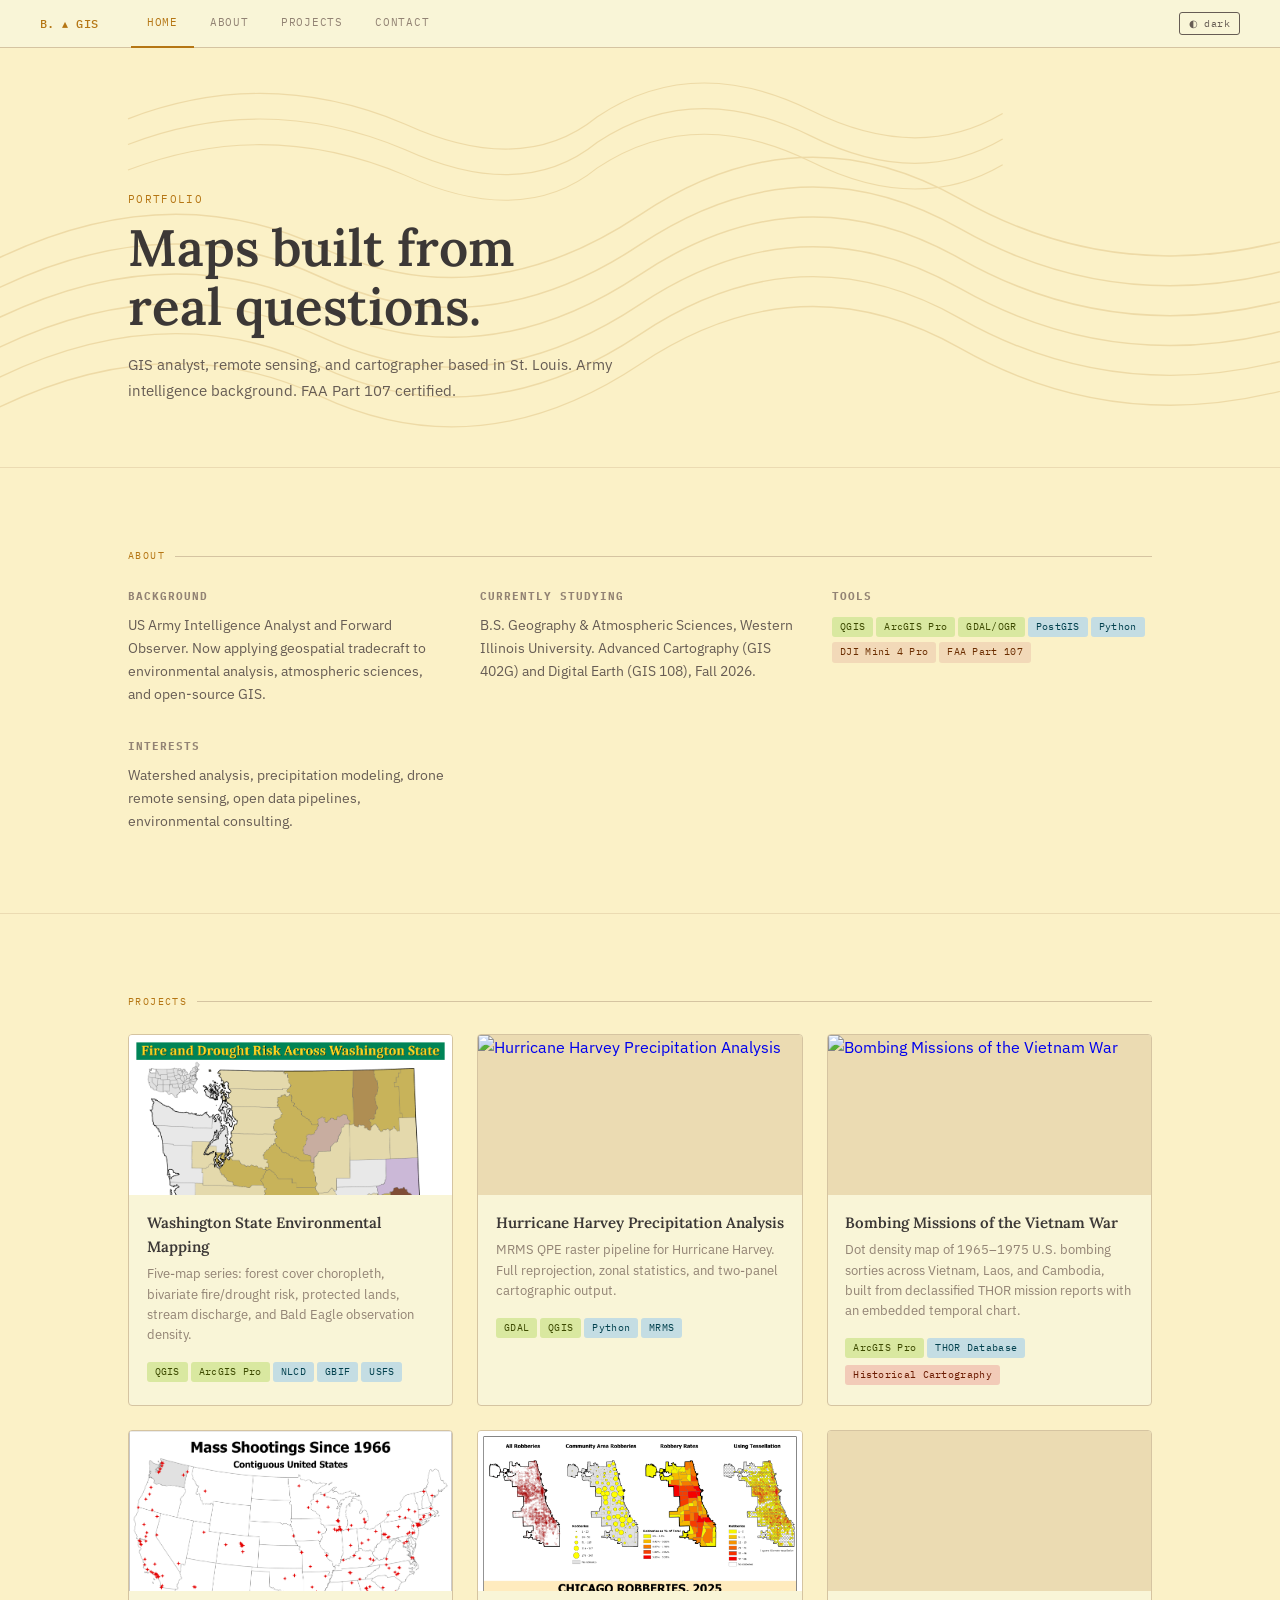
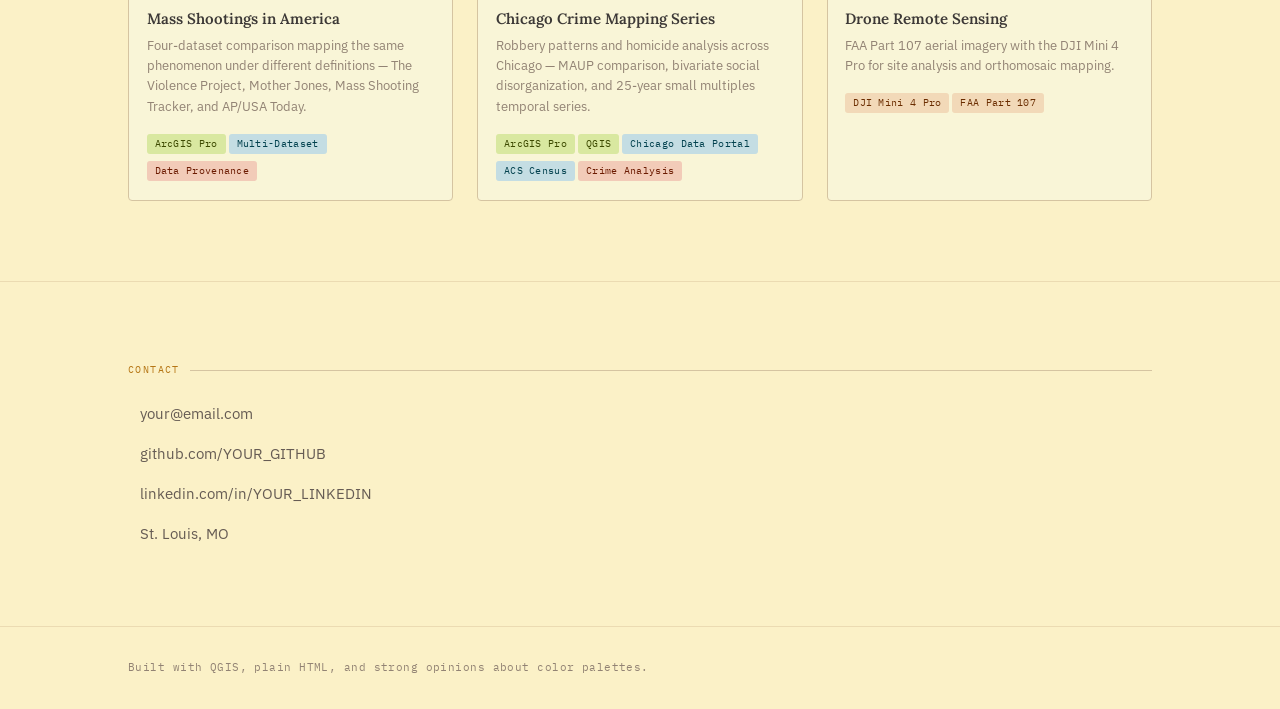
==== index.html @ fbabfd0d "Update index.html to include vietnam project" ====
<!DOCTYPE html>
<html lang="en">
<head>
  <meta charset="UTF-8">
  <meta name="viewport" content="width=device-width, initial-scale=1.0">
  <title>Brendan Mann — GIS Portfolio</title>
  <meta name="description" content="GIS analyst, cartographer, and remote sensing specialist based in St. Louis, MO.">
  <link rel="preconnect" href="https://fonts.googleapis.com">
  <link rel="preconnect" href="https://fonts.gstatic.com" crossorigin>
  <link href="https://fonts.googleapis.com/css2?family=IBM+Plex+Mono:wght@400;500&family=Lora:wght@400;600&family=IBM+Plex+Sans:wght@400;500&display=swap" rel="stylesheet">
  <link rel="stylesheet" href="https://cdn.jsdelivr.net/npm/@tabler/icons-webfont@latest/tabler-icons.min.css">
  <style>
    *, *::before, *::after { box-sizing: border-box; margin: 0; padding: 0; }

    /* ── Color tokens ── */
    :root {
      --bg0:    #fbf1c7;
      --bg0h:   #f9f5d7;
      --bg1:    #ebdbb2;
      --bg2:    #d5c4a1;
      --bg3:    #bdae93;
      --fg:     #3c3836;
      --fg2:    #665c54;
      --fg3:    #928374;
      --accent: #b57614;
      --green:  #79740e;
      --blue:   #076678;
    }
    html.dark {
      --bg0:    #1d2021;
      --bg0h:   #282828;
      --bg1:    #3c3836;
      --bg2:    #504945;
      --bg3:    #665c54;
      --fg:     #ebdbb2;
      --fg2:    #d5c4a1;
      --fg3:    #bdae93;
      --accent: #d79921;
      --green:  #b8bb26;
      --blue:   #83a598;
    }

    /* ── Base ── */
    html, body {
      background: var(--bg0);
      color: var(--fg);
      font-family: 'IBM Plex Sans', sans-serif;
      font-size: 16px;
      line-height: 1.6;
      scroll-behavior: smooth;
    }

    /* ── Topbar ── */
    #topbar {
      position: fixed;
      top: 0; left: 0; right: 0;
      height: 48px;
      background: var(--bg0h);
      border-bottom: 1px solid var(--bg2);
      padding: 0 2.5rem;
      display: flex;
      align-items: center;
      z-index: 100;
      transition: background 0.2s;
    }
    .site-mark {
      font-family: 'IBM Plex Mono', monospace;
      font-size: 12px;
      font-weight: 500;
      color: var(--accent);
      letter-spacing: 0.04em;
      margin-right: 2rem;
      white-space: nowrap;
      text-decoration: none;
    }
    .nav-links { display: flex; flex: 1; }
    .nav-link {
      font-family: 'IBM Plex Mono', monospace;
      font-size: 11px;
      letter-spacing: 0.07em;
      text-transform: uppercase;
      color: var(--fg3);
      text-decoration: none;
      padding: 0 1rem;
      height: 48px;
      display: flex;
      align-items: center;
      border-bottom: 2px solid transparent;
      margin-bottom: -1px;
      transition: color 0.15s, border-color 0.15s;
    }
    .nav-link:hover { color: var(--fg); }
    .nav-link.active { color: var(--accent); border-bottom-color: var(--accent); }
    .topbar-right {
      display: flex;
      align-items: center;
      gap: 16px;
      margin-left: auto;
    }
    .icon-link {
      color: var(--fg2);
      font-size: 18px;
      line-height: 1;
      text-decoration: none;
      transition: color 0.15s;
    }
    .icon-link:hover { color: var(--accent); }
    .theme-toggle {
      background: none;
      border: 1px solid var(--fg2);
      border-radius: 3px;
      color: var(--fg2);
      font-family: 'IBM Plex Mono', monospace;
      font-size: 10px;
      padding: 4px 9px;
      cursor: pointer;
      letter-spacing: 0.04em;
      transition: color 0.15s, border-color 0.15s;
    }
    .theme-toggle:hover { color: var(--accent); border-color: var(--accent); }

    /* ── Layout ── */
    main { padding-top: 48px; }
    section {
      padding: 5rem 10vw;
      border-bottom: 1px solid var(--bg1);
    }

    /* ── Section label ── */
    .section-label {
      font-family: 'IBM Plex Mono', monospace;
      font-size: 10px;
      letter-spacing: 0.14em;
      text-transform: uppercase;
      color: var(--accent);
      margin-bottom: 1.5rem;
      display: flex;
      align-items: center;
      gap: 10px;
    }
    .section-label::after {
      content: '';
      flex: 1;
      height: 1px;
      background: var(--bg2);
    }

    /* ── Hero ── */
    #hero {
      position: relative;
      overflow: hidden;
      min-height: 420px;
      display: flex;
      flex-direction: column;
      justify-content: flex-end;
      padding-bottom: 4rem;
    }
    #topo-bg {
      position: absolute;
      inset: 0; width: 100%; height: 100%;
      opacity: 0.18;
    }
    .hero-eyebrow {
      font-family: 'IBM Plex Mono', monospace;
      font-size: 11px;
      color: var(--accent);
      letter-spacing: 0.12em;
      text-transform: uppercase;
      margin-bottom: 0.6rem;
      position: relative;
    }
    .hero-title {
      font-family: 'Lora', serif;
      font-size: clamp(2rem, 5vw, 3.2rem);
      font-weight: 600;
      color: var(--fg);
      line-height: 1.15;
      margin-bottom: 1rem;
      position: relative;
    }
    .hero-sub {
      font-size: 15px;
      color: var(--fg2);
      max-width: 560px;
      line-height: 1.7;
      position: relative;
    }

    /* ── About ── */
    .about-grid {
      display: grid;
      grid-template-columns: repeat(auto-fit, minmax(260px, 1fr));
      gap: 2rem;
    }
    .about-block h3 {
      font-family: 'IBM Plex Mono', monospace;
      font-size: 11px;
      letter-spacing: 0.09em;
      text-transform: uppercase;
      color: var(--fg3);
      margin-bottom: 0.5rem;
    }
    .about-block p {
      font-size: 14px;
      color: var(--fg2);
      line-height: 1.65;
    }

    /* ── Tags ── */
    .tag {
      display: inline-block;
      font-family: 'IBM Plex Mono', monospace;
      font-size: 10px;
      padding: 2px 8px;
      border-radius: 3px;
      background: var(--bg1);
      color: var(--fg2);
      margin: 2px 3px 2px 0;
      letter-spacing: 0.03em;
    }
    .tag.green  { background: #d9e8a0; color: #3d4a00; }
    .tag.blue   { background: #c4dde3; color: #02414e; }
    .tag.orange { background: #f2d9b8; color: #6b2d00; }
    .tag.red    { background: #f2cbb8; color: #6b1a00; }
    html.dark .tag        { background: var(--bg2); color: var(--fg2); }
    html.dark .tag.green  { background: #3d4a00; color: #d9e8a0; }
    html.dark .tag.blue   { background: #02414e; color: #c4dde3; }
    html.dark .tag.orange { background: #4a2500; color: #f2c98a; }
    html.dark .tag.red    { background: #4a1000; color: #f2c0a8; }

    /* ── Project cards ── */
    .card-grid {
      display: grid;
      grid-template-columns: repeat(auto-fill, minmax(260px, 1fr));
      gap: 1.5rem;
    }
    .project-card {
      background: var(--bg0h);
      border: 1px solid var(--bg2);
      border-radius: 4px;
      overflow: hidden;
      text-decoration: none;
      display: block;
      transition: border-color 0.15s, transform 0.15s;
    }
    .project-card:hover {
      border-color: var(--accent);
      transform: translateY(-2px);
    }
    .card-thumb {
      height: 160px;
      background: var(--bg1);
      overflow: hidden;
      display: flex;
      align-items: center;
      justify-content: center;
      position: relative;
    }
    .card-thumb img {
      width: 100%;
      height: 100%;
      object-fit: cover;
      object-position: center top;
      display: block;
    }
    /* Fallback icon shown when no image */
    .card-thumb .thumb-icon {
      font-size: 36px;
      color: var(--bg3);
      position: absolute;
    }
    .card-body { padding: 1rem 1.1rem 1.1rem; }
    .card-title {
      font-family: 'Lora', serif;
      font-size: 15px;
      font-weight: 600;
      color: var(--fg);
      margin-bottom: 0.35rem;
    }
    .card-desc {
      font-size: 13px;
      color: var(--fg3);
      line-height: 1.55;
      margin-bottom: 0.75rem;
    }

    /* ── Contact ── */
    .contact-row {
      display: flex;
      flex-direction: column;
      gap: 1rem;
      max-width: 400px;
    }
    .contact-item {
      display: flex;
      align-items: center;
      gap: 12px;
      font-size: 15px;
      color: var(--fg2);
      text-decoration: none;
      transition: color 0.15s;
    }
    .contact-item:hover { color: var(--accent); }
    .contact-item i { color: var(--accent); font-size: 18px; flex-shrink: 0; }

    /* ── Footer ── */
    footer {
      padding: 2rem 10vw;
      font-family: 'IBM Plex Mono', monospace;
      font-size: 11px;
      color: var(--fg3);
      letter-spacing: 0.04em;
    }

    /* ── Responsive ── */
    @media (max-width: 600px) {
      #topbar { padding: 0 1.25rem; }
      .site-mark { margin-right: 1rem; }
      .nav-link { padding: 0 0.6rem; font-size: 10px; }
      section { padding: 3.5rem 1.25rem; }
    }
  </style>
</head>
<body>

  <!-- ═══════════════════════════════════════════════════════════
       TOPBAR — edit site-mark text and social URLs below
  ═══════════════════════════════════════════════════════════ -->
  <nav id="topbar">
    <a class="site-mark" href="#hero">B. ▴ GIS</a>
    <div class="nav-links">
      <a class="nav-link active" href="#hero">Home</a>
      <a class="nav-link" href="#about">About</a>
      <a class="nav-link" href="#projects">Projects</a>
      <a class="nav-link" href="#contact">Contact</a>
    </div>
    <div class="topbar-right">
      <a class="icon-link" href="https://github.com/YOUR_GITHUB" target="_blank" rel="noopener" aria-label="GitHub">
        <i class="ti ti-brand-github"></i>
      </a>
      <a class="icon-link" href="https://linkedin.com/in/YOUR_LINKEDIN" target="_blank" rel="noopener" aria-label="LinkedIn">
        <i class="ti ti-brand-linkedin"></i>
      </a>
      <button class="theme-toggle" id="themeBtn" aria-label="Toggle dark mode">◐ dark</button>
    </div>
  </nav>

  <main>

    <!-- ═══════════════════════════════════════════════════════════
         HERO — edit tagline and subtitle in heroContent below
    ═══════════════════════════════════════════════════════════ -->
    <section id="hero">
      <svg id="topo-bg" viewBox="0 0 1200 420" preserveAspectRatio="xMidYMid slice"
           xmlns="http://www.w3.org/2000/svg" aria-hidden="true">
        <path d="M-20,220 Q150,130 300,200 Q450,270 600,170 Q750,70 900,155 Q1050,240 1220,190"
              fill="none" stroke="#b57614" stroke-width="1.4"/>
        <path d="M-20,248 Q150,158 300,228 Q450,298 600,198 Q750,98 900,183 Q1050,268 1220,218"
              fill="none" stroke="#b57614" stroke-width="1.4"/>
        <path d="M-20,276 Q150,186 300,256 Q450,326 600,226 Q750,126 900,211 Q1050,296 1220,246"
              fill="none" stroke="#b57614" stroke-width="1.4"/>
        <path d="M-20,304 Q150,214 300,284 Q450,354 600,254 Q750,154 900,239 Q1050,324 1220,274"
              fill="none" stroke="#b57614" stroke-width="1.3"/>
        <path d="M-20,332 Q150,242 300,312 Q450,382 600,282 Q750,182 900,267 Q1050,352 1220,302"
              fill="none" stroke="#b57614" stroke-width="1.3"/>
        <path d="M-20,360 Q150,270 300,340 Q450,410 600,310 Q750,210 900,295 Q1050,380 1220,330"
              fill="none" stroke="#b57614" stroke-width="1.2"/>
        <path d="M120,80 Q250,30 380,85 Q490,135 560,78 Q650,18 760,72 Q860,122 940,75"
              fill="none" stroke="#b57614" stroke-width="1.1"/>
        <path d="M120,104 Q250,54 380,109 Q490,159 560,102 Q650,42 760,96 Q860,146 940,99"
              fill="none" stroke="#b57614" stroke-width="1.1"/>
        <path d="M120,128 Q250,78 380,133 Q490,183 560,126 Q650,66 760,120 Q860,170 940,123"
              fill="none" stroke="#b57614" stroke-width="1"/>
      </svg>
      <p class="hero-eyebrow">Portfolio</p>
      <h1 class="hero-title">Maps built from<br>real questions.</h1>
      <p class="hero-sub">GIS analyst, remote sensing, and cartographer based in St. Louis.
        Army intelligence background. FAA Part 107 certified.</p>
    </section>

    <!-- ═══════════════════════════════════════════════════════════
         ABOUT — edit aboutBlocks and toolTags arrays in the
         <script> section below. No HTML changes needed.
    ═══════════════════════════════════════════════════════════ -->
    <section id="about">
      <p class="section-label">About</p>
      <div class="about-grid" id="aboutGrid"></div>
    </section>

    <!-- ═══════════════════════════════════════════════════════════
         PROJECTS — add/edit entries in the projects array in the
         <script> section below. No HTML changes needed.
         Thumbnail images go in assets/img/
    ═══════════════════════════════════════════════════════════ -->
    <section id="projects">
      <p class="section-label">Projects</p>
      <div class="card-grid" id="cardGrid"></div>
    </section>

    <!-- ═══════════════════════════════════════════════════════════
         CONTACT — edit contactItems array in the <script> below
    ═══════════════════════════════════════════════════════════ -->
    <section id="contact">
      <p class="section-label">Contact</p>
      <div class="contact-row" id="contactRow"></div>
    </section>

  </main>

  <footer>
    <span>Built with QGIS, plain HTML, and strong opinions about color palettes.</span>
  </footer>

  <script>
    // ════════════════════════════════════════════════════════════════
    //  SITE DATA — edit everything in this block to update the site.
    //  Nothing below the "RENDERER" comment needs to be touched.
    // ════════════════════════════════════════════════════════════════

    // ── About blocks ─────────────────────────────────────────────
    // Add, remove, or reorder objects freely. The grid reflows.
    const aboutBlocks = [
      {
        heading: "Background",
        text: "US Army Intelligence Analyst and Forward Observer. Now applying geospatial tradecraft to environmental analysis, atmospheric sciences, and open-source GIS."
      },
      {
        heading: "Currently Studying",
        text: "B.S. Geography & Atmospheric Sciences, Western Illinois University. Advanced Cartography (GIS 402G) and Digital Earth (GIS 108), Fall 2026."
      },
      {
        heading: "Tools",
        // tags: array of { label, color } — color options: green | blue | orange | red | (blank for neutral)
        tags: [
          { label: "QGIS",          color: "green"  },
          { label: "ArcGIS Pro",    color: "green"  },
          { label: "GDAL/OGR",      color: "green"  },
          { label: "PostGIS",       color: "blue"   },
          { label: "Python",        color: "blue"   },
          { label: "DJI Mini 4 Pro",color: "orange" },
          { label: "FAA Part 107",  color: "orange" },
        ]
      },
      {
        heading: "Interests",
        text: "Watershed analysis, precipitation modeling, drone remote sensing, open data pipelines, environmental consulting."
      },
    ];

    // ── Projects ──────────────────────────────────────────────────
    // thumb: path relative to index.html, e.g. "assets/img/foo.png"
    //        Leave as "" to show a generic map icon placeholder.
    // link:  URL for the card. Use "#projects" as a stub until the
    //        project page exists.
    // tags:  same { label, color } objects as aboutBlocks above.
    const projects = [
      {
        title: "Washington State Environmental Mapping",
        desc:  "Five-map series: forest cover choropleth, bivariate fire/drought risk, protected lands, stream discharge, and Bald Eagle observation density.",
        thumb: "assets/img/washington-bivariate.png",
        tags: [
          { label: "QGIS",      color: "green" },
          { label: "ArcGIS Pro",color: "green" },
          { label: "NLCD",      color: "blue"  },
          { label: "GBIF",      color: "blue"  },
          { label: "USFS",      color: "blue"  },
        ],
        link: "projects/washington.html"
      },
      {
        title: "Hurricane Harvey Precipitation Analysis",
        desc:  "MRMS QPE raster pipeline for Hurricane Harvey. Full reprojection, zonal statistics, and two-panel cartographic output.",
        thumb: "assets/img/harvey.png",
        tags: [
          { label: "GDAL",   color: "green" },
          { label: "QGIS",   color: "green" },
          { label: "Python", color: "blue"  },
          { label: "MRMS",   color: "blue"  },
        ],
        link: "#projects"   // TODO: replace with projects/harvey.html
      },
      {
        title: "Bombing Missions of the Vietnam War",
        desc:  "Dot density map of 1965–1975 U.S. bombing sorties across Vietnam, Laos, and Cambodia, built from declassified THOR mission reports with an embedded temporal chart.",
        thumb: "assets/img/vietnam-bombings.png",
        tags: [
          { label: "ArcGIS Pro",           color: "green" },
          { label: "THOR Database",        color: "blue"  },
          { label: "Historical Cartography",color: "red"  },
        ],
        link: "projects/vietnam.html"
      },
      {
        title: "Mass Shootings in America",
        desc:  "Four-dataset comparison mapping the same phenomenon under different definitions — The Violence Project, Mother Jones, Mass Shooting Tracker, and AP/USA Today.",
        thumb: "assets/img/mass-shootings-violence-project.png",
        tags: [
          { label: "ArcGIS Pro",      color: "green" },
          { label: "Multi-Dataset",   color: "blue"  },
          { label: "Data Provenance", color: "red"   },
        ],
        link: "projects/mass-shootings.html"
      },
      {
        title: "Chicago Crime Mapping Series",
        desc:  "Robbery patterns and homicide analysis across Chicago — MAUP comparison, bivariate social disorganization, and 25-year small multiples temporal series.",
        thumb: "assets/img/chicago-robberies.png",
        tags: [
          { label: "ArcGIS Pro",        color: "green" },
          { label: "QGIS",              color: "green" },
          { label: "Chicago Data Portal",color: "blue"  },
          { label: "ACS Census",        color: "blue"  },
          { label: "Crime Analysis",    color: "red"   },
        ],
        link: "projects/chicago.html"
      },
      {
        title: "Drone Remote Sensing",
        desc:  "FAA Part 107 aerial imagery with the DJI Mini 4 Pro for site analysis and orthomosaic mapping.",
        thumb: "",           // no image yet — shows placeholder icon
        tags: [
          { label: "DJI Mini 4 Pro", color: "orange" },
          { label: "FAA Part 107",   color: "orange" },
        ],
        link: "#projects"
      },

      // ── TEMPLATE — copy the block below, uncomment, and fill in ──
      // {
      //   title: "Project Title",
      //   desc:  "One or two sentence description.",
      //   thumb: "assets/img/your-thumbnail.png",
      //   tags: [
      //     { label: "Tool",    color: "green"  },
      //     { label: "Dataset", color: "blue"   },
      //   ],
      //   link: "projects/your-project.html"
      // },
      // ─────────────────────────────────────────────────────────────
    ];

    // ── Contact items ─────────────────────────────────────────────
    // icon: any Tabler icon name (without "ti-"), e.g. "mail", "map-pin"
    // href: use "mailto:..." for email, full URL for links, "" for plain text
    const contactItems = [
      { icon: "mail",           label: "your@email.com",              href: "mailto:your@email.com"               },
      { icon: "brand-github",   label: "github.com/YOUR_GITHUB",      href: "https://github.com/YOUR_GITHUB"      },
      { icon: "brand-linkedin", label: "linkedin.com/in/YOUR_LINKEDIN",href: "https://linkedin.com/in/YOUR_LINKEDIN"},
      { icon: "map-pin",        label: "St. Louis, MO",               href: ""                                    },
    ];


    // ════════════════════════════════════════════════════════════════
    //  RENDERER — no edits needed below this line
    // ════════════════════════════════════════════════════════════════

    // ── Build tag HTML ────────────────────────────────────────────
    function renderTags(tags) {
      return tags.map(t =>
        `<span class="tag${t.color ? ' ' + t.color : ''}">${t.label}</span>`
      ).join('');
    }

    // ── About grid ───────────────────────────────────────────────
    document.getElementById('aboutGrid').innerHTML = aboutBlocks.map(b => {
      const content = b.tags
        ? `<p>${renderTags(b.tags)}</p>`
        : `<p>${b.text}</p>`;
      return `<div class="about-block"><h3>${b.heading}</h3>${content}</div>`;
    }).join('');

    // ── Project cards ────────────────────────────────────────────
    document.getElementById('cardGrid').innerHTML = projects.map(p => {
      const thumbHTML = p.thumb
        ? `<img src="${p.thumb}" alt="${p.title}" loading="lazy">`
        : `<i class="ti ti-map-2 thumb-icon" aria-hidden="true"></i>`;
      return `
        <a class="project-card" href="${p.link}">
          <div class="card-thumb">${thumbHTML}</div>
          <div class="card-body">
            <p class="card-title">${p.title}</p>
            <p class="card-desc">${p.desc}</p>
            ${renderTags(p.tags)}
          </div>
        </a>`;
    }).join('');

    // ── Contact row ──────────────────────────────────────────────
    document.getElementById('contactRow').innerHTML = contactItems.map(c => {
      const tag = c.href ? 'a' : 'span';
      const attrs = c.href
        ? `href="${c.href}"${c.href.startsWith('http') ? ' target="_blank" rel="noopener"' : ''}`
        : '';
      return `<${tag} class="contact-item" ${attrs}>
        <i class="ti ti-${c.icon}" aria-hidden="true"></i>${c.label}
      </${tag}>`;
    }).join('');

    // ── Theme toggle ─────────────────────────────────────────────
    const btn = document.getElementById('themeBtn');
    function applyTheme(dark) {
      document.documentElement.classList.toggle('dark', dark);
      btn.textContent = dark ? '◐ light' : '◐ dark';
    }
    btn.addEventListener('click', () => {
      const isDark = !document.documentElement.classList.contains('dark');
      localStorage.setItem('theme', isDark ? 'dark' : 'light');
      applyTheme(isDark);
    });
    applyTheme(localStorage.getItem('theme') === 'dark');

    // ── Active nav on scroll (IntersectionObserver) ───────────────
    const navLinks = document.querySelectorAll('.nav-link');
    const observer = new IntersectionObserver(entries => {
      entries.forEach(entry => {
        if (entry.isIntersecting) {
          navLinks.forEach(l => l.classList.remove('active'));
          const match = document.querySelector(`.nav-link[href="#${entry.target.id}"]`);
          if (match) match.classList.add('active');
        }
      });
    }, { rootMargin: '-40% 0px -55% 0px' });
    ['hero','about','projects','contact'].forEach(id => {
      const el = document.getElementById(id);
      if (el) observer.observe(el);
    });
  </script>

</body>
</html>
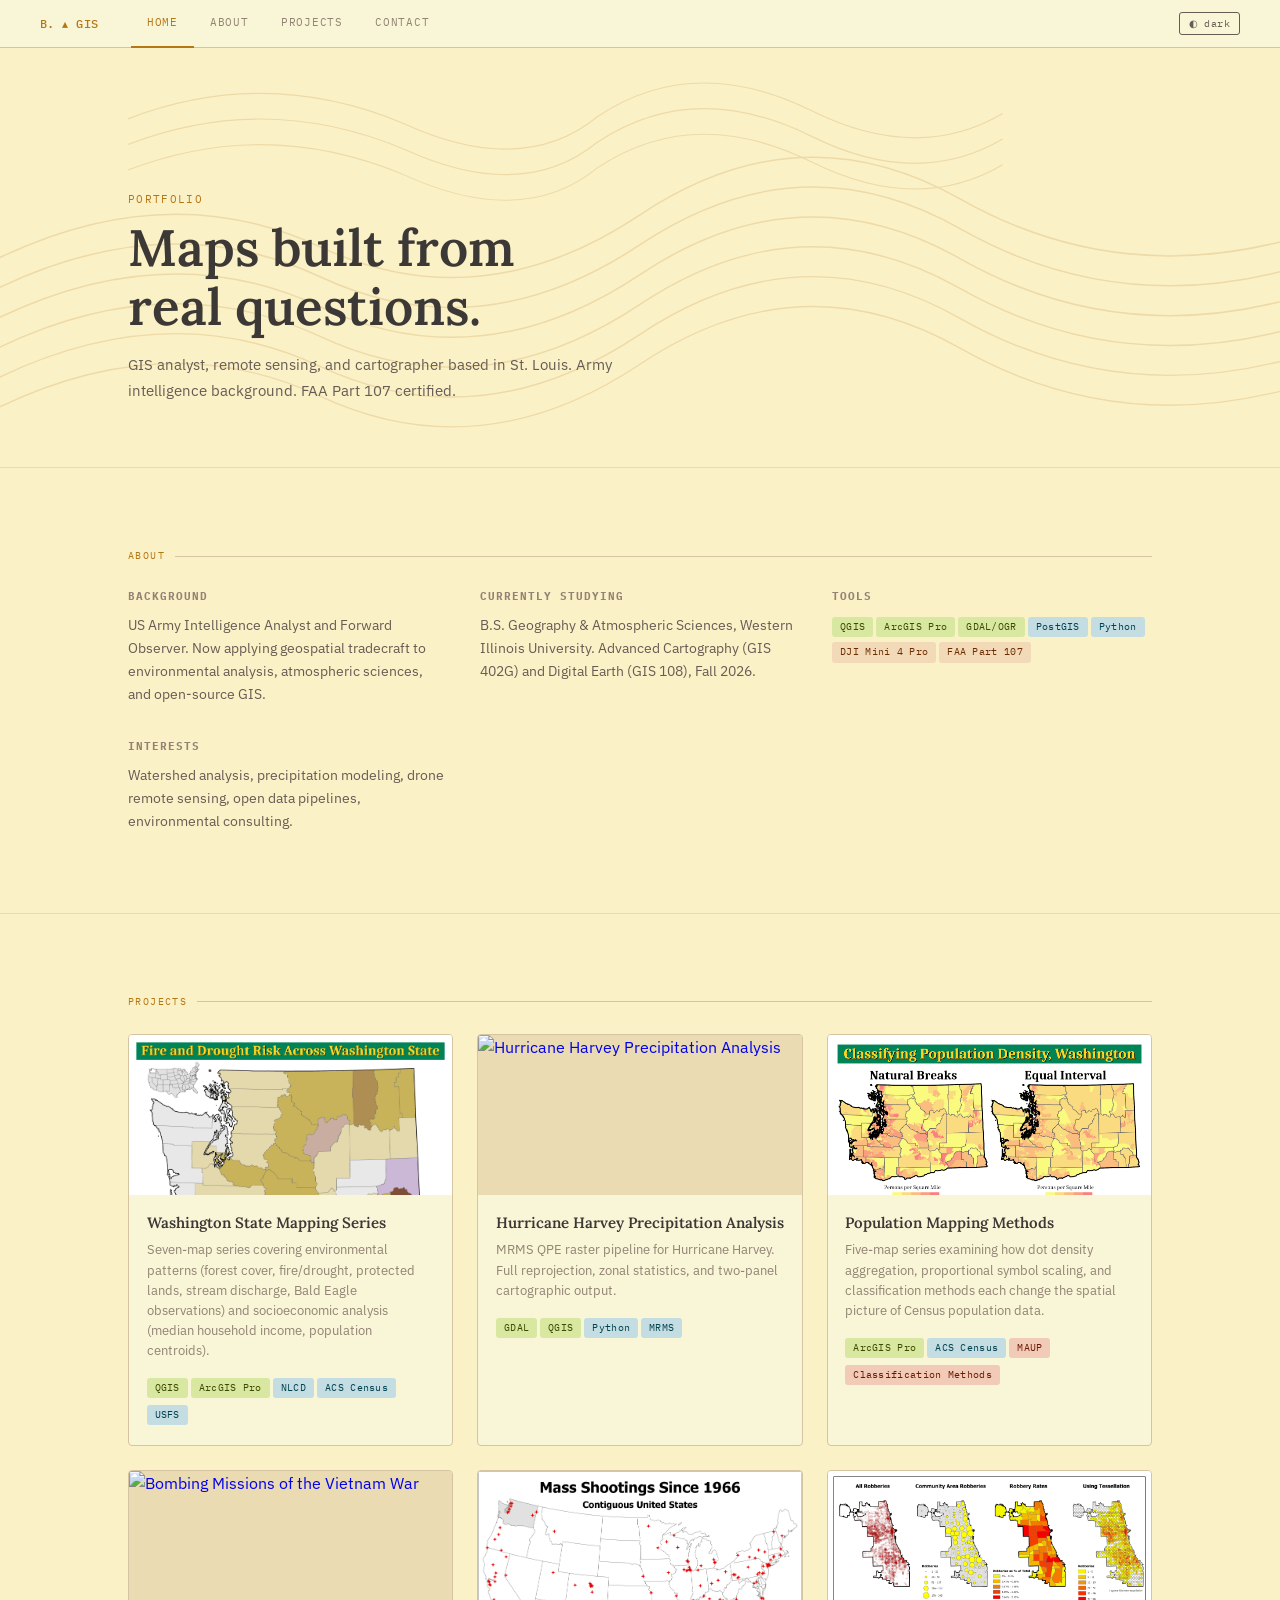
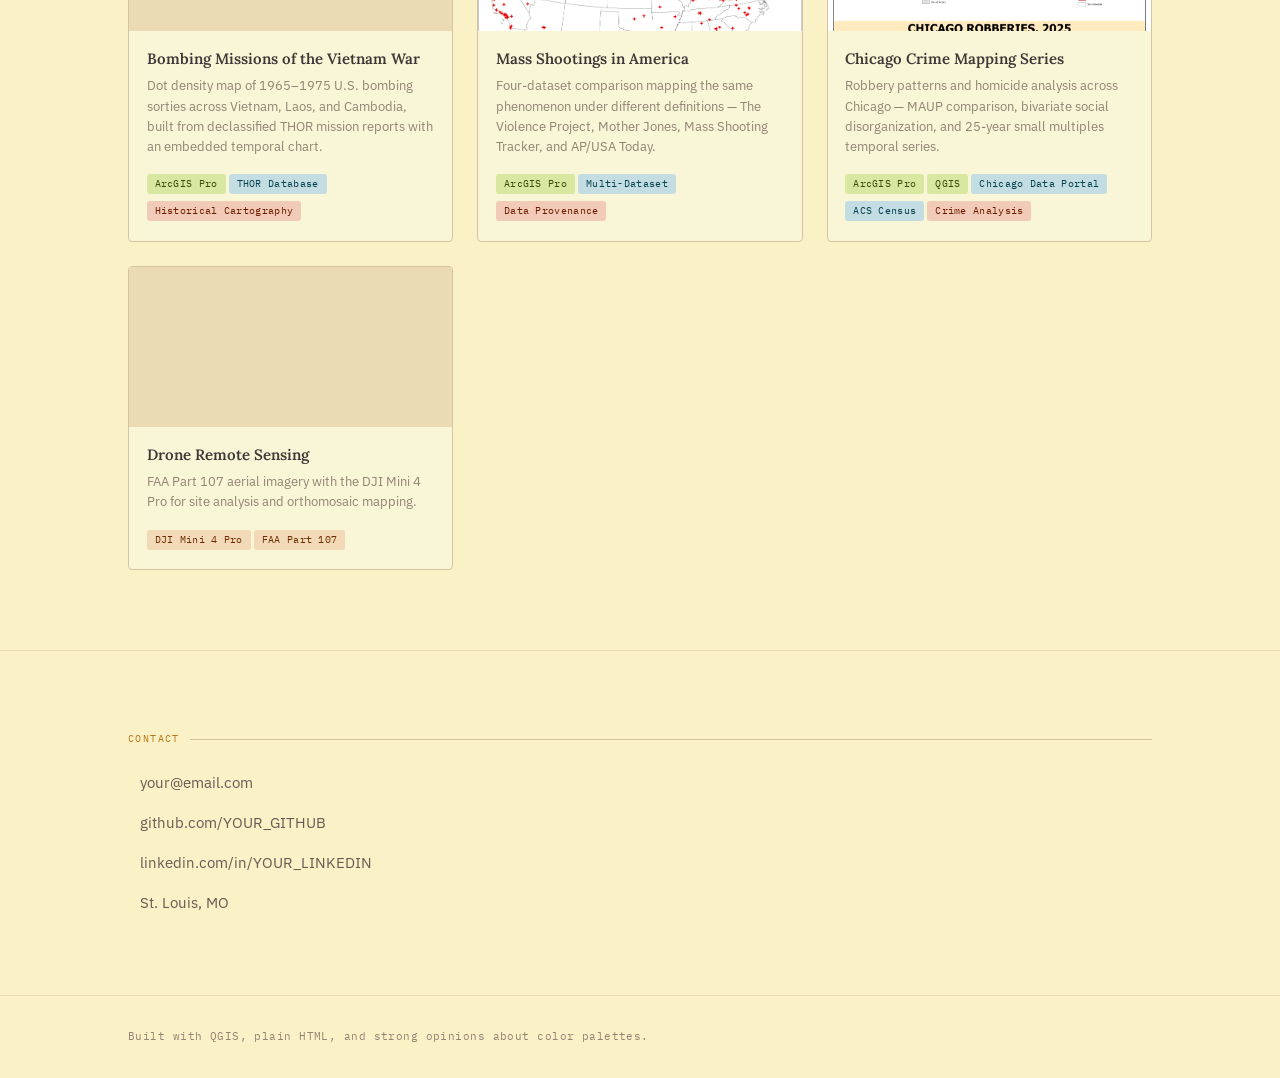
==== commit 40c1add4: "Update index.html" ====
--- a/index.html
+++ b/index.html
@@ -455,14 +455,14 @@
     // tags:  same { label, color } objects as aboutBlocks above.
     const projects = [
       {
-        title: "Washington State Environmental Mapping",
-        desc:  "Five-map series: forest cover choropleth, bivariate fire/drought risk, protected lands, stream discharge, and Bald Eagle observation density.",
+        title: "Washington State Mapping Series",
+        desc:  "Seven-map series covering environmental patterns (forest cover, fire/drought, protected lands, stream discharge, Bald Eagle observations) and socioeconomic analysis (median household income, population centroids).",
         thumb: "assets/img/washington-bivariate.png",
         tags: [
           { label: "QGIS",      color: "green" },
           { label: "ArcGIS Pro",color: "green" },
           { label: "NLCD",      color: "blue"  },
-          { label: "GBIF",      color: "blue"  },
+          { label: "ACS Census",color: "blue"  },
           { label: "USFS",      color: "blue"  },
         ],
         link: "projects/washington.html"
@@ -478,6 +478,18 @@
           { label: "MRMS",   color: "blue"  },
         ],
         link: "#projects"   // TODO: replace with projects/harvey.html
+      },
+      {
+        title: "Population Mapping Methods",
+        desc:  "Five-map series examining how dot density aggregation, proportional symbol scaling, and classification methods each change the spatial picture of Census population data.",
+        thumb: "assets/img/population-washington-classification.png",
+        tags: [
+          { label: "ArcGIS Pro",            color: "green" },
+          { label: "ACS Census",            color: "blue"  },
+          { label: "MAUP",                  color: "red"   },
+          { label: "Classification Methods", color: "red"  },
+        ],
+        link: "projects/population.html"
       },
       {
         title: "Bombing Missions of the Vietnam War",
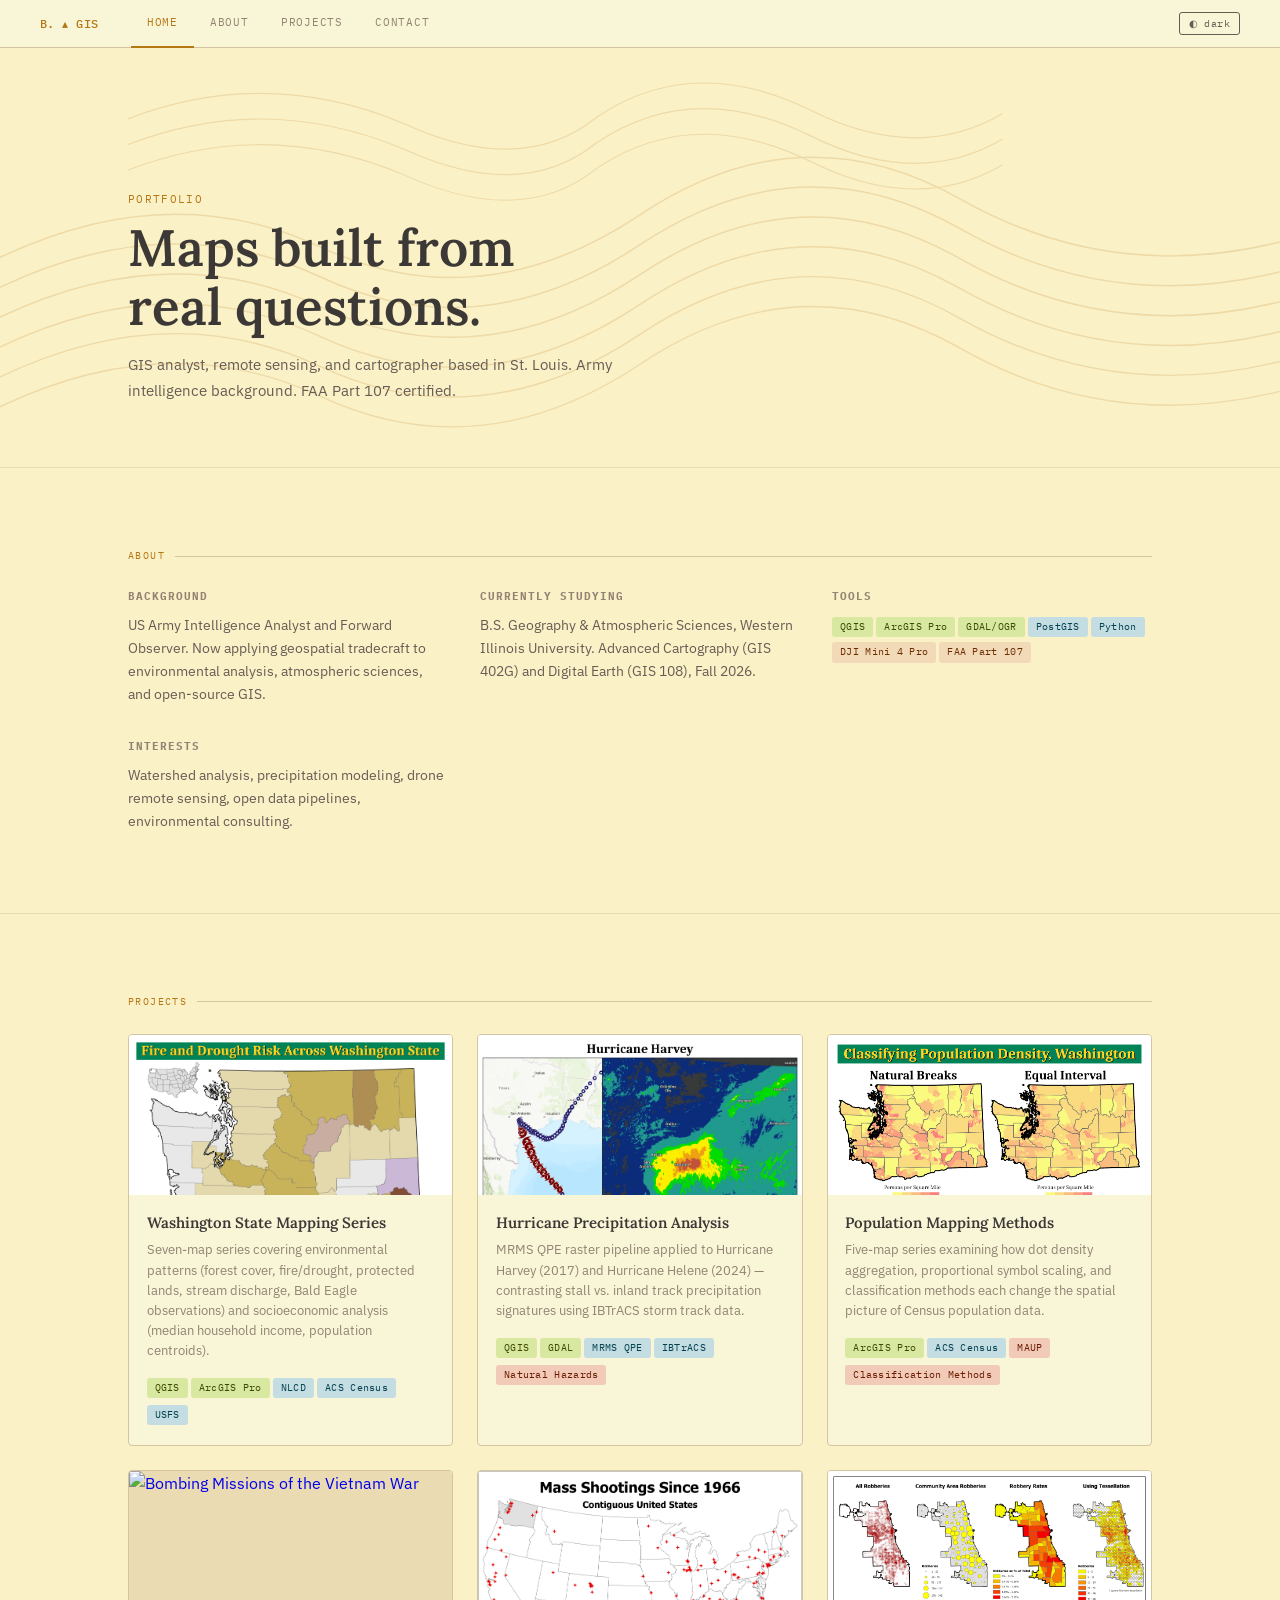
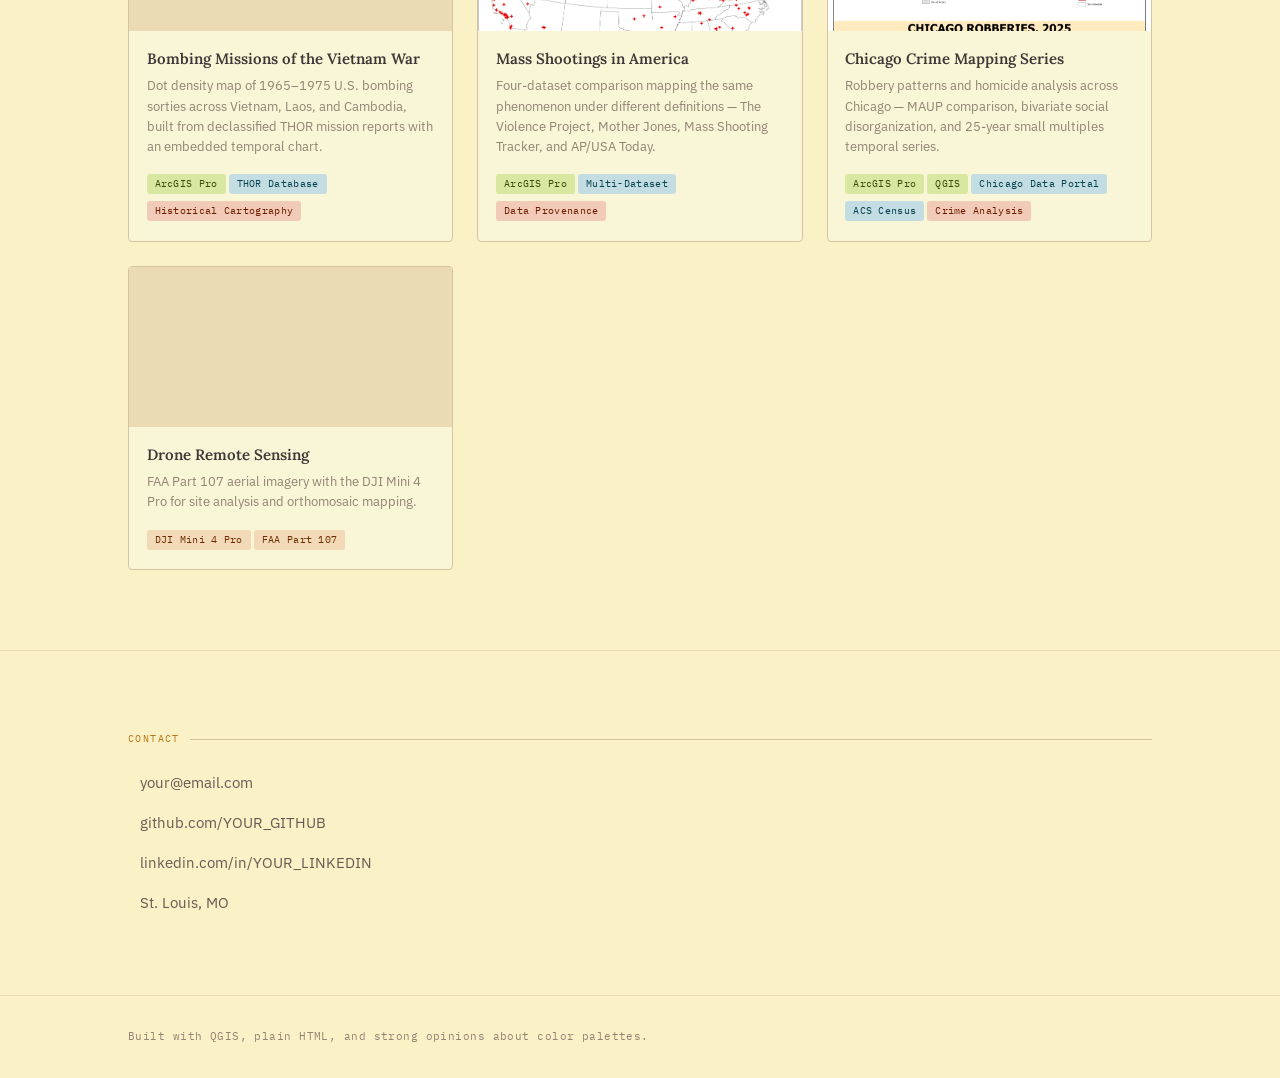
==== commit 94efa7ce: "Update index.html" ====
--- a/index.html
+++ b/index.html
@@ -468,16 +468,17 @@
         link: "projects/washington.html"
       },
       {
-        title: "Hurricane Harvey Precipitation Analysis",
-        desc:  "MRMS QPE raster pipeline for Hurricane Harvey. Full reprojection, zonal statistics, and two-panel cartographic output.",
-        thumb: "assets/img/harvey.png",
-        tags: [
-          { label: "GDAL",   color: "green" },
-          { label: "QGIS",   color: "green" },
-          { label: "Python", color: "blue"  },
-          { label: "MRMS",   color: "blue"  },
+        title: "Hurricane Precipitation Analysis",
+        desc:  "MRMS QPE raster pipeline applied to Hurricane Harvey (2017) and Hurricane Helene (2024) — contrasting stall vs. inland track precipitation signatures using IBTrACS storm track data.",
+        thumb: "assets/img/hurricane-harvey.png",
+        tags: [
+          { label: "QGIS",       color: "green" },
+          { label: "GDAL",       color: "green" },
+          { label: "MRMS QPE",   color: "blue"  },
+          { label: "IBTrACS",    color: "blue"  },
+          { label: "Natural Hazards", color: "red" },
         ],
-        link: "#projects"   // TODO: replace with projects/harvey.html
+        link: "projects/hurricanes.html"
       },
       {
         title: "Population Mapping Methods",
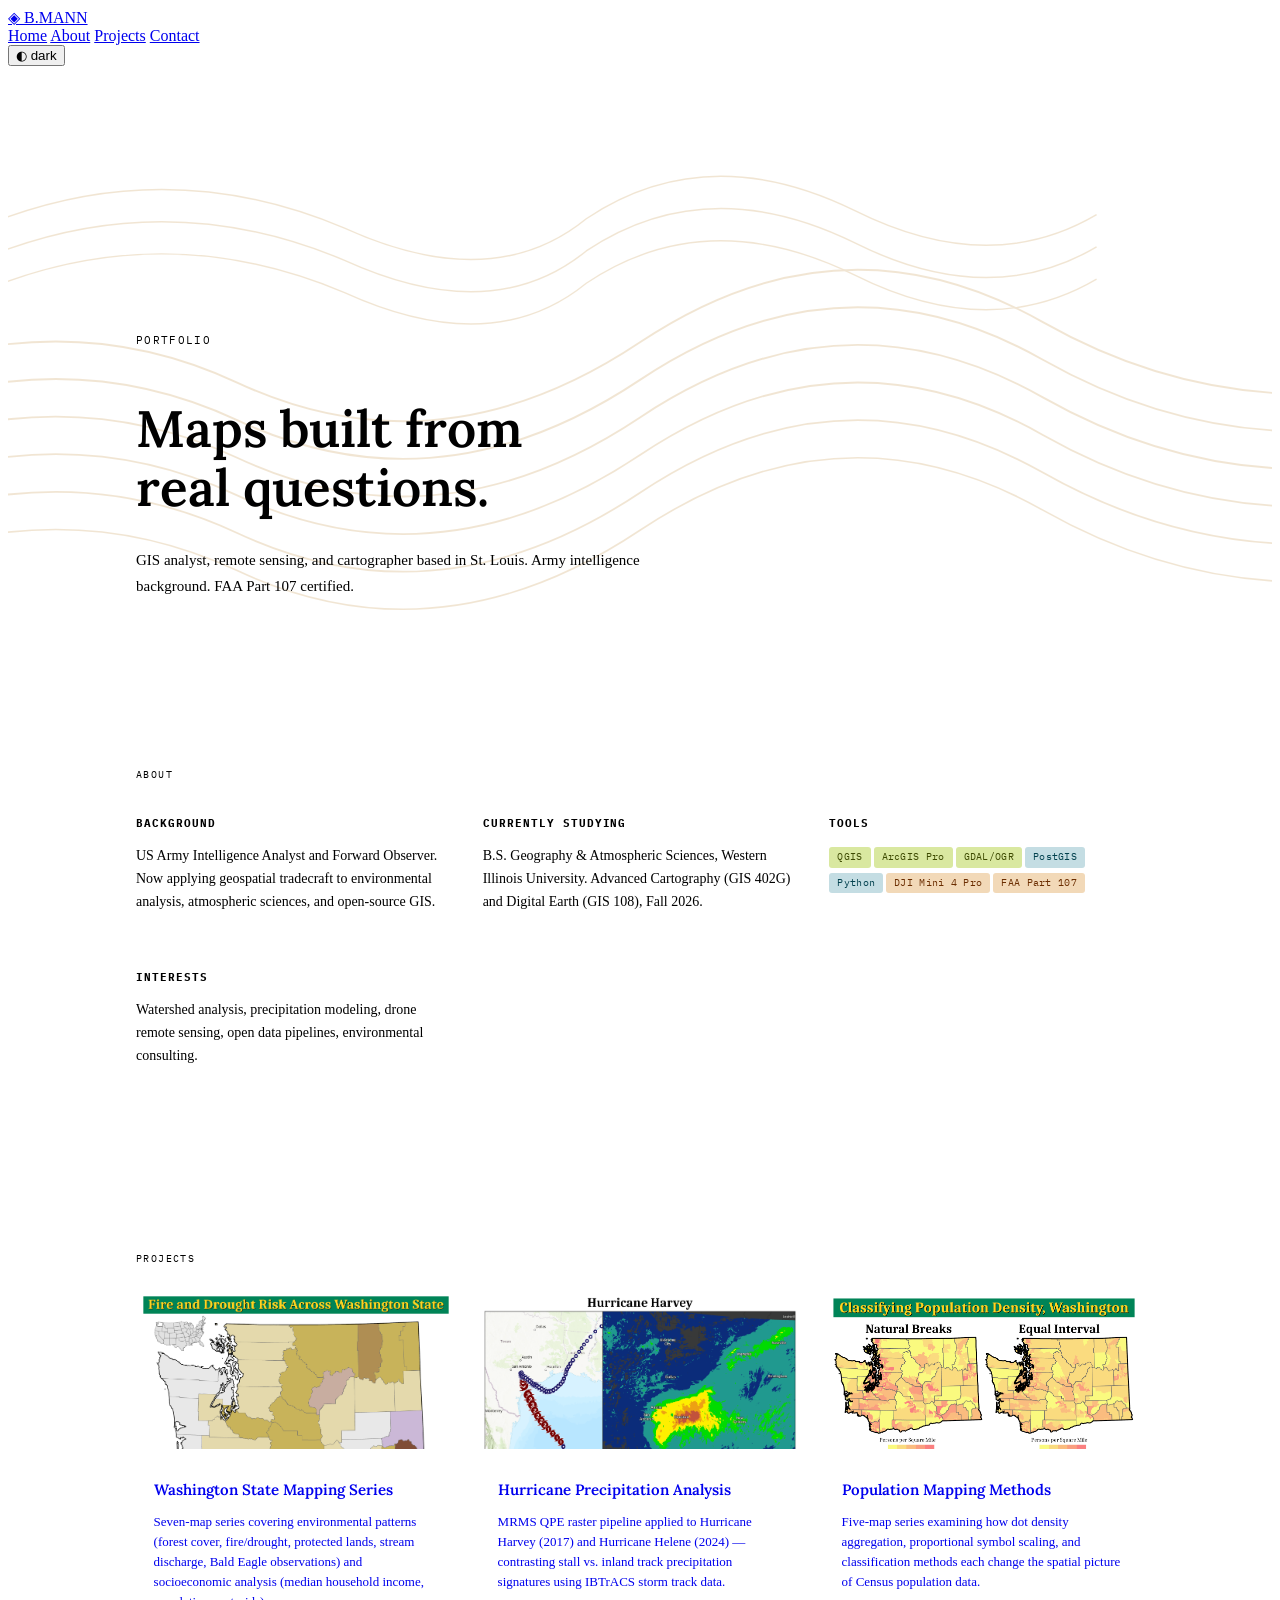
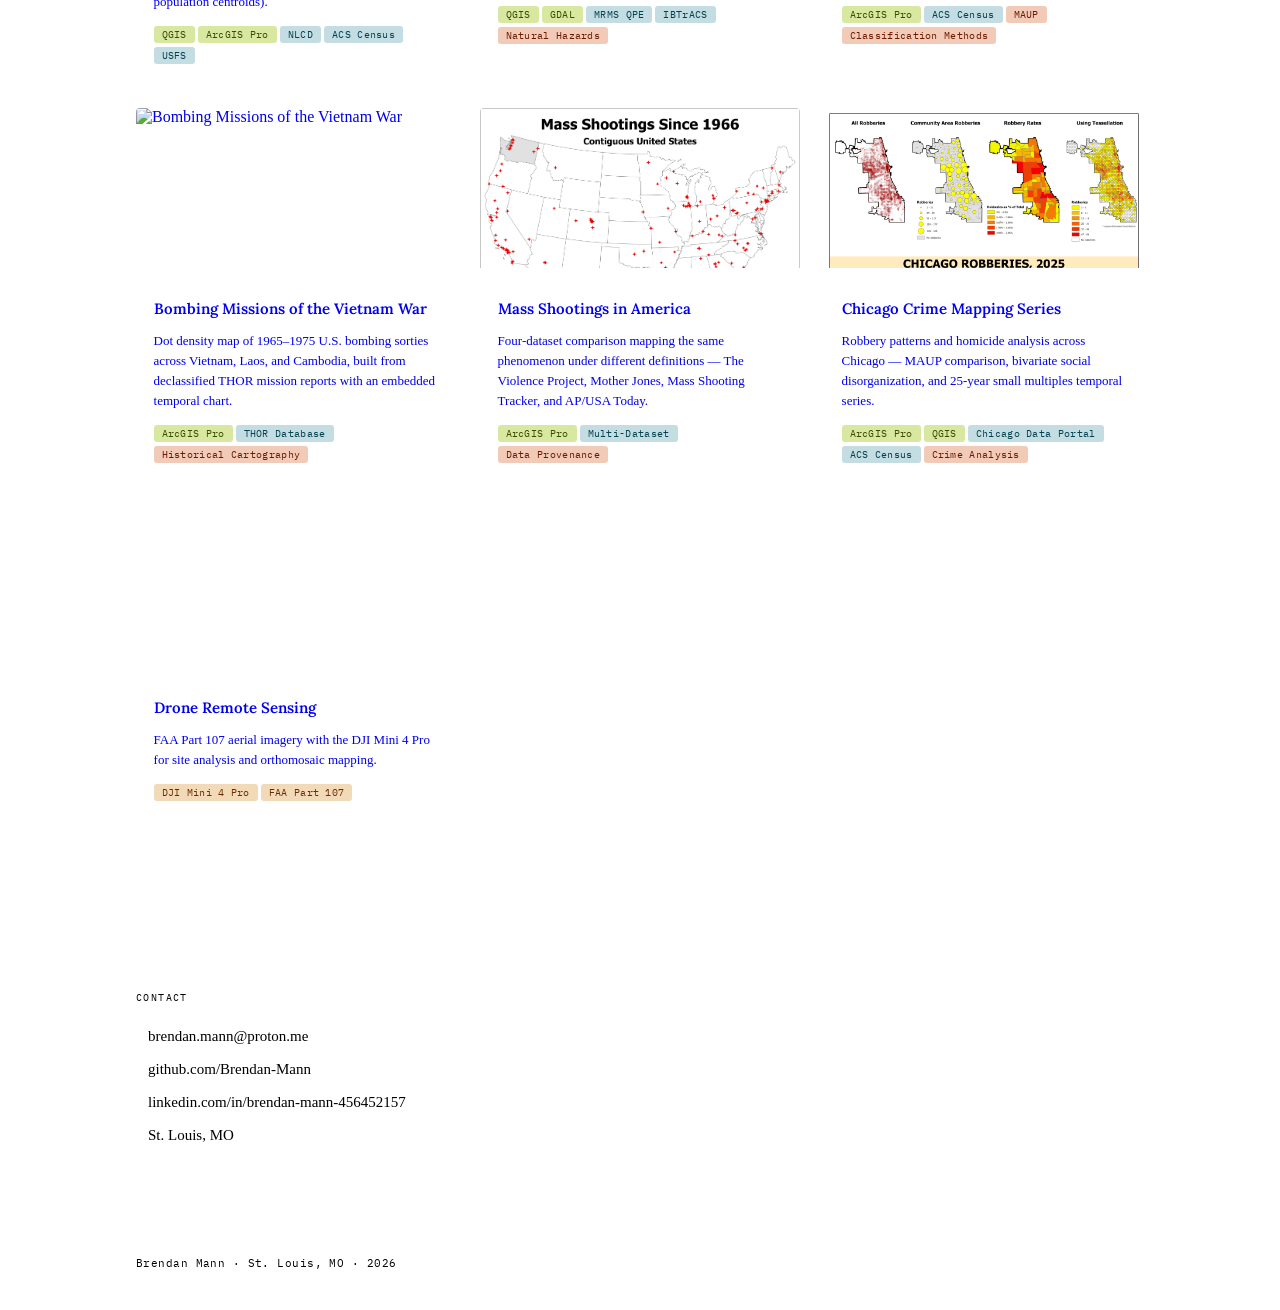
==== commit f495a8c0: "Update index.html" ====
--- a/index.html
+++ b/index.html
@@ -10,115 +10,6 @@
   <link href="https://fonts.googleapis.com/css2?family=IBM+Plex+Mono:wght@400;500&family=Lora:wght@400;600&family=IBM+Plex+Sans:wght@400;500&display=swap" rel="stylesheet">
   <link rel="stylesheet" href="https://cdn.jsdelivr.net/npm/@tabler/icons-webfont@latest/tabler-icons.min.css">
   <style>
-    *, *::before, *::after { box-sizing: border-box; margin: 0; padding: 0; }
-
-    /* ── Color tokens ── */
-    :root {
-      --bg0:    #fbf1c7;
-      --bg0h:   #f9f5d7;
-      --bg1:    #ebdbb2;
-      --bg2:    #d5c4a1;
-      --bg3:    #bdae93;
-      --fg:     #3c3836;
-      --fg2:    #665c54;
-      --fg3:    #928374;
-      --accent: #b57614;
-      --green:  #79740e;
-      --blue:   #076678;
-    }
-    html.dark {
-      --bg0:    #1d2021;
-      --bg0h:   #282828;
-      --bg1:    #3c3836;
-      --bg2:    #504945;
-      --bg3:    #665c54;
-      --fg:     #ebdbb2;
-      --fg2:    #d5c4a1;
-      --fg3:    #bdae93;
-      --accent: #d79921;
-      --green:  #b8bb26;
-      --blue:   #83a598;
-    }
-
-    /* ── Base ── */
-    html, body {
-      background: var(--bg0);
-      color: var(--fg);
-      font-family: 'IBM Plex Sans', sans-serif;
-      font-size: 16px;
-      line-height: 1.6;
-      scroll-behavior: smooth;
-    }
-
-    /* ── Topbar ── */
-    #topbar {
-      position: fixed;
-      top: 0; left: 0; right: 0;
-      height: 48px;
-      background: var(--bg0h);
-      border-bottom: 1px solid var(--bg2);
-      padding: 0 2.5rem;
-      display: flex;
-      align-items: center;
-      z-index: 100;
-      transition: background 0.2s;
-    }
-    .site-mark {
-      font-family: 'IBM Plex Mono', monospace;
-      font-size: 12px;
-      font-weight: 500;
-      color: var(--accent);
-      letter-spacing: 0.04em;
-      margin-right: 2rem;
-      white-space: nowrap;
-      text-decoration: none;
-    }
-    .nav-links { display: flex; flex: 1; }
-    .nav-link {
-      font-family: 'IBM Plex Mono', monospace;
-      font-size: 11px;
-      letter-spacing: 0.07em;
-      text-transform: uppercase;
-      color: var(--fg3);
-      text-decoration: none;
-      padding: 0 1rem;
-      height: 48px;
-      display: flex;
-      align-items: center;
-      border-bottom: 2px solid transparent;
-      margin-bottom: -1px;
-      transition: color 0.15s, border-color 0.15s;
-    }
-    .nav-link:hover { color: var(--fg); }
-    .nav-link.active { color: var(--accent); border-bottom-color: var(--accent); }
-    .topbar-right {
-      display: flex;
-      align-items: center;
-      gap: 16px;
-      margin-left: auto;
-    }
-    .icon-link {
-      color: var(--fg2);
-      font-size: 18px;
-      line-height: 1;
-      text-decoration: none;
-      transition: color 0.15s;
-    }
-    .icon-link:hover { color: var(--accent); }
-    .theme-toggle {
-      background: none;
-      border: 1px solid var(--fg2);
-      border-radius: 3px;
-      color: var(--fg2);
-      font-family: 'IBM Plex Mono', monospace;
-      font-size: 10px;
-      padding: 4px 9px;
-      cursor: pointer;
-      letter-spacing: 0.04em;
-      transition: color 0.15s, border-color 0.15s;
-    }
-    .theme-toggle:hover { color: var(--accent); border-color: var(--accent); }
-
     /* ── Layout ── */
     main { padding-top: 48px; }
     section {
@@ -320,6 +211,7 @@
       section { padding: 3.5rem 1.25rem; }
     }
   </style>
+  <link rel="stylesheet" href="style.css">
 </head>
 <body>
 
@@ -327,7 +219,7 @@
        TOPBAR — edit site-mark text and social URLs below
   ═══════════════════════════════════════════════════════════ -->
   <nav id="topbar">
-    <a class="site-mark" href="#hero">B. ▴ GIS</a>
+    <a class="site-mark" href="#hero">◈ B.MANN</a>
     <div class="nav-links">
       <a class="nav-link active" href="#hero">Home</a>
       <a class="nav-link" href="#about">About</a>
@@ -335,10 +227,10 @@
       <a class="nav-link" href="#contact">Contact</a>
     </div>
     <div class="topbar-right">
-      <a class="icon-link" href="https://github.com/YOUR_GITHUB" target="_blank" rel="noopener" aria-label="GitHub">
+      <a class="icon-link" href="https://github.com/Brendan-Mann" target="_blank" rel="noopener" aria-label="GitHub">
         <i class="ti ti-brand-github"></i>
       </a>
-      <a class="icon-link" href="https://linkedin.com/in/YOUR_LINKEDIN" target="_blank" rel="noopener" aria-label="LinkedIn">
+      <a class="icon-link" href="https://linkedin.com/in/brendan-mann-456452157" target="_blank" rel="noopener" aria-label="LinkedIn">
         <i class="ti ti-brand-linkedin"></i>
       </a>
       <button class="theme-toggle" id="themeBtn" aria-label="Toggle dark mode">◐ dark</button>
@@ -408,7 +300,7 @@
   </main>
 
   <footer>
-    <span>Built with QGIS, plain HTML, and strong opinions about color palettes.</span>
+    <span>Brendan Mann &middot; St. Louis, MO &middot; 2026</span>
   </footer>
 
   <script>
@@ -556,9 +448,9 @@
     // icon: any Tabler icon name (without "ti-"), e.g. "mail", "map-pin"
     // href: use "mailto:..." for email, full URL for links, "" for plain text
     const contactItems = [
-      { icon: "mail",           label: "your@email.com",              href: "mailto:your@email.com"               },
-      { icon: "brand-github",   label: "github.com/YOUR_GITHUB",      href: "https://github.com/YOUR_GITHUB"      },
-      { icon: "brand-linkedin", label: "linkedin.com/in/YOUR_LINKEDIN",href: "https://linkedin.com/in/YOUR_LINKEDIN"},
+      { icon: "mail",           label: "brendan.mann@proton.me",              href: "mailto:brendan.mann@proton.me"               },
+      { icon: "brand-github",   label: "github.com/Brendan-Mann",      href: "https://github.com/Brendan-Mann"      },
+      { icon: "brand-linkedin", label: "linkedin.com/in/brendan-mann-456452157",href: "https://linkedin.com/in/brendan-mann-456452157"},
       { icon: "map-pin",        label: "St. Louis, MO",               href: ""                                    },
     ];
 
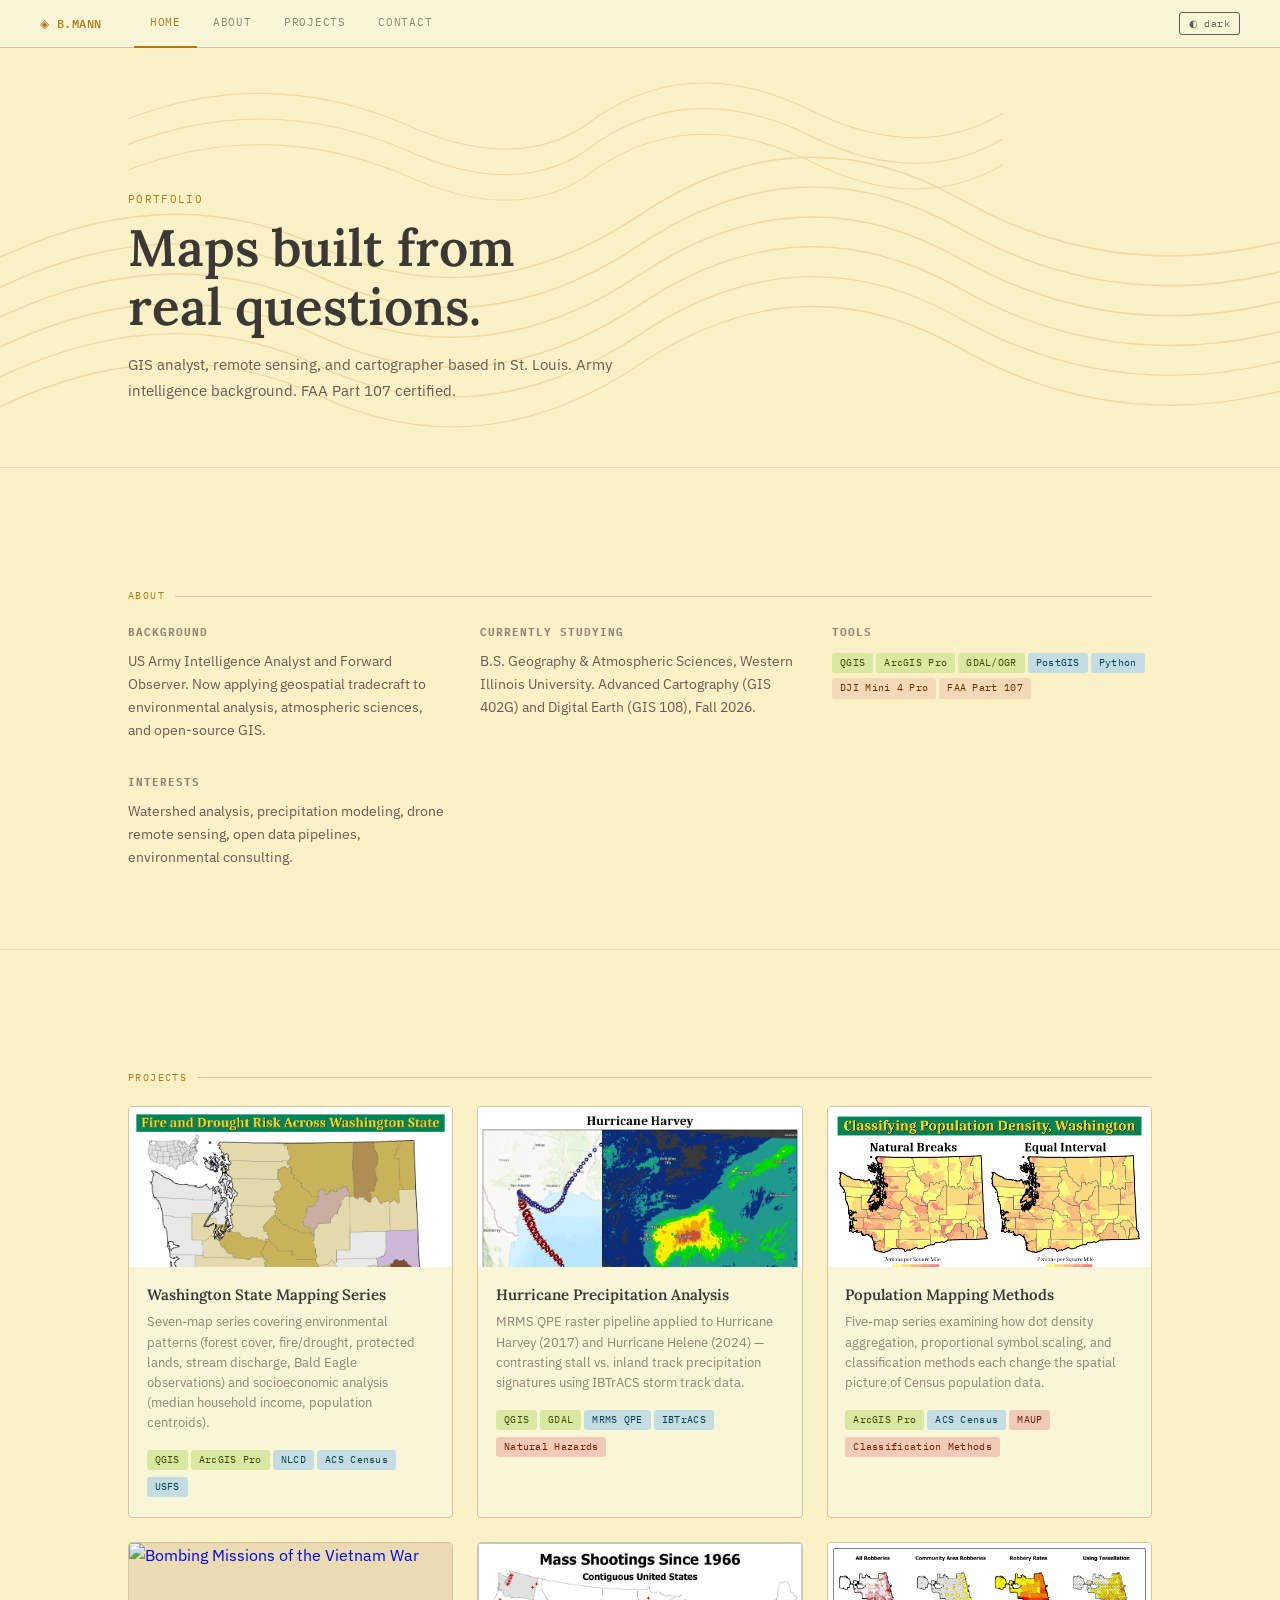
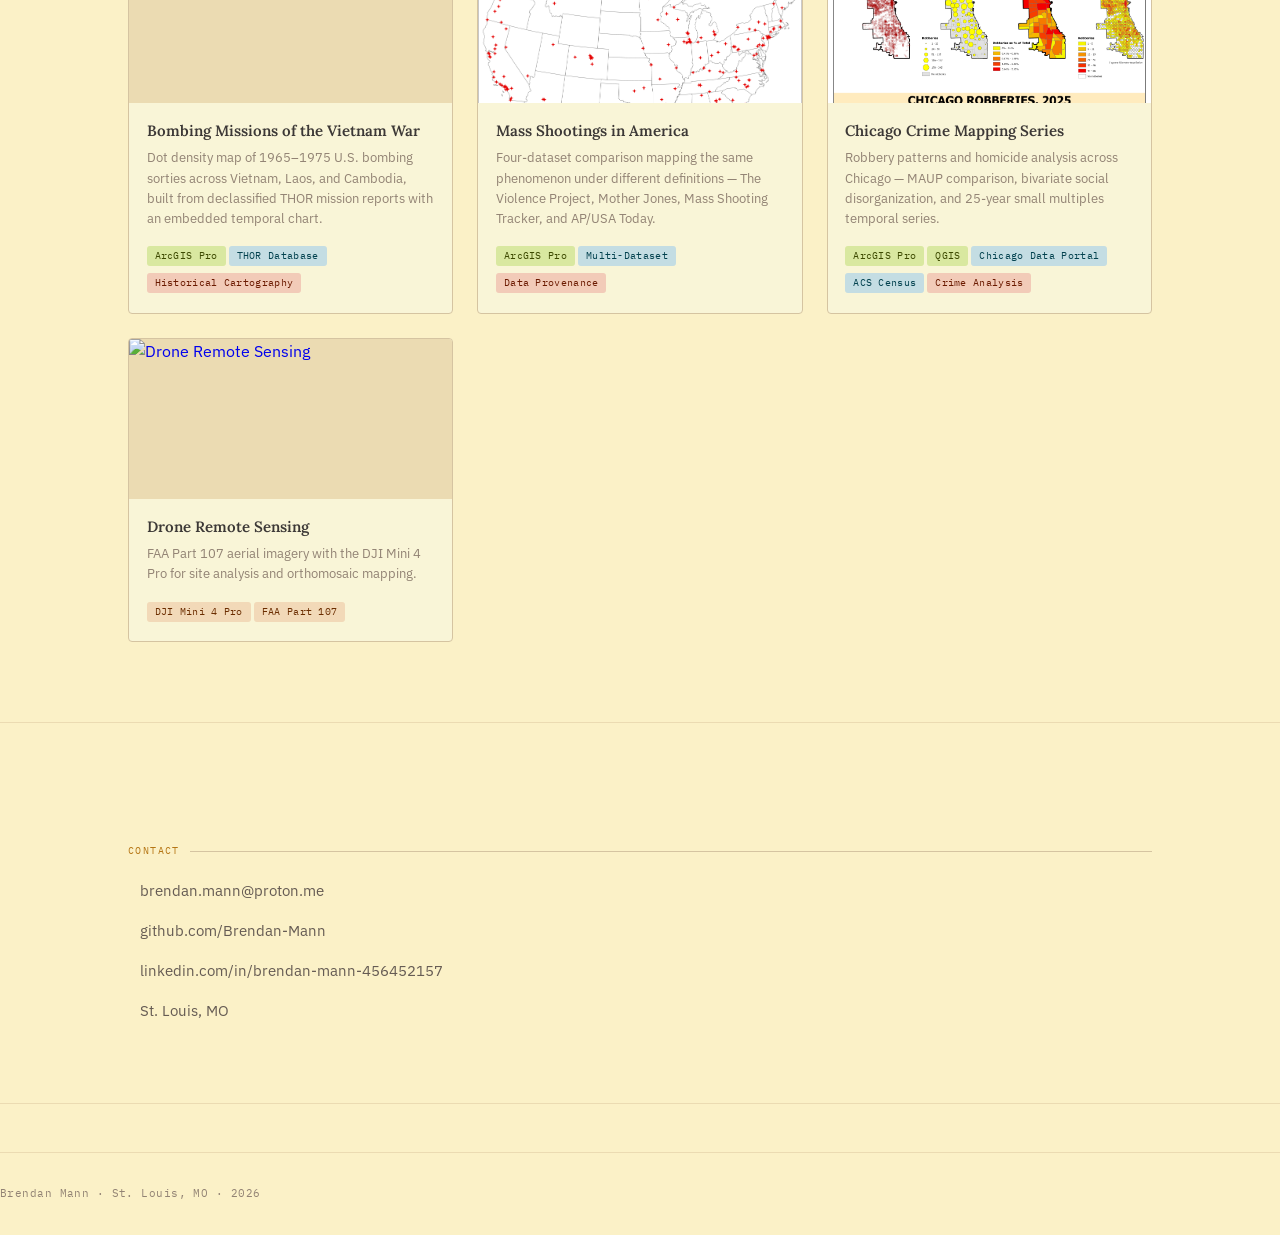
==== commit 58f35596: "Update index.html" ====
--- a/index.html
+++ b/index.html
@@ -422,7 +422,7 @@
       {
         title: "Drone Remote Sensing",
         desc:  "FAA Part 107 aerial imagery with the DJI Mini 4 Pro for site analysis and orthomosaic mapping.",
-        thumb: "",           // no image yet — shows placeholder icon
+        thumb: "assets/img/coming-soon.jpeg",           // no image yet — shows placeholder icon
         tags: [
           { label: "DJI Mini 4 Pro", color: "orange" },
           { label: "FAA Part 107",   color: "orange" },
--- a/style.css
+++ b/style.css
@@ -0,0 +1,385 @@
+/* ═══════════════════════════════════════════════════════════════
+   Brendan Mann GIS Portfolio — Shared Stylesheet
+   Referenced by index.html (href="style.css")
+   Referenced by projects/*.html (href="../style.css")
+   ═══════════════════════════════════════════════════════════════ */
+
+/* ── Reset ── */
+*, *::before, *::after { box-sizing: border-box; margin: 0; padding: 0; }
+
+/* ── Color tokens ── */
+:root {
+  --bg0:    #fbf1c7;
+  --bg0h:   #f9f5d7;
+  --bg1:    #ebdbb2;
+  --bg2:    #d5c4a1;
+  --bg3:    #bdae93;
+  --fg:     #3c3836;
+  --fg2:    #665c54;
+  --fg3:    #928374;
+  --accent: #b57614;
+  --green:  #79740e;
+  --blue:   #076678;
+}
+html.dark {
+  --bg0:    #1d2021;
+  --bg0h:   #282828;
+  --bg1:    #3c3836;
+  --bg2:    #504945;
+  --bg3:    #665c54;
+  --fg:     #ebdbb2;
+  --fg2:    #d5c4a1;
+  --fg3:    #bdae93;
+  --accent: #d79921;
+  --green:  #b8bb26;
+  --blue:   #83a598;
+}
+
+/* ── Base ── */
+html, body {
+  background: var(--bg0);
+  color: var(--fg);
+  font-family: 'IBM Plex Sans', sans-serif;
+  font-size: 16px;
+  line-height: 1.6;
+  scroll-behavior: smooth;
+}
+
+/* ── Topbar ── */
+#topbar {
+  position: fixed;
+  top: 0; left: 0; right: 0;
+  height: 48px;
+  background: var(--bg0h);
+  border-bottom: 1px solid var(--bg2);
+  padding: 0 2.5rem;
+  display: flex;
+  align-items: center;
+  z-index: 100;
+}
+.site-mark {
+  font-family: 'IBM Plex Mono', monospace;
+  font-size: 12px;
+  font-weight: 500;
+  color: var(--accent);
+  letter-spacing: 0.04em;
+  text-decoration: none;
+  margin-right: 2rem;
+  white-space: nowrap;
+}
+.nav-links { display: flex; flex: 1; }
+.nav-link {
+  font-family: 'IBM Plex Mono', monospace;
+  font-size: 11px;
+  letter-spacing: 0.07em;
+  text-transform: uppercase;
+  color: var(--fg3);
+  text-decoration: none;
+  padding: 0 1rem;
+  height: 48px;
+  display: flex;
+  align-items: center;
+  border-bottom: 2px solid transparent;
+  margin-bottom: -1px;
+  transition: color 0.15s, border-color 0.15s;
+}
+.nav-link:hover { color: var(--fg); }
+.nav-link.active { color: var(--accent); border-bottom-color: var(--accent); }
+.topbar-right {
+  display: flex;
+  align-items: center;
+  gap: 16px;
+  margin-left: auto;
+}
+.icon-link {
+  color: var(--fg2);
+  font-size: 18px;
+  line-height: 1;
+  text-decoration: none;
+  transition: color 0.15s;
+}
+.icon-link:hover { color: var(--accent); }
+.theme-toggle {
+  background: none;
+  border: 1px solid var(--fg2);
+  border-radius: 3px;
+  color: var(--fg2);
+  font-family: 'IBM Plex Mono', monospace;
+  font-size: 10px;
+  padding: 4px 9px;
+  cursor: pointer;
+  letter-spacing: 0.04em;
+  transition: color 0.15s, border-color 0.15s;
+}
+.theme-toggle:hover { color: var(--accent); border-color: var(--accent); }
+
+/* ── Section label ── */
+.section-label {
+  font-family: 'IBM Plex Mono', monospace;
+  font-size: 10px;
+  letter-spacing: 0.14em;
+  text-transform: uppercase;
+  color: var(--accent);
+  margin-bottom: 1.25rem;
+  display: flex;
+  align-items: center;
+  gap: 10px;
+  padding-top: 2.5rem;
+}
+.section-label::after {
+  content: '';
+  flex: 1;
+  height: 1px;
+  background: var(--bg2);
+}
+
+/* ── Tags ── */
+.tag {
+  display: inline-block;
+  font-family: 'IBM Plex Mono', monospace;
+  font-size: 10px;
+  padding: 2px 8px;
+  border-radius: 3px;
+  background: var(--bg1);
+  color: var(--fg2);
+  margin: 2px 3px 2px 0;
+  letter-spacing: 0.03em;
+}
+.tag.green  { background: #d9e8a0; color: #3d4a00; }
+.tag.blue   { background: #c4dde3; color: #02414e; }
+.tag.orange { background: #f2d9b8; color: #6b2d00; }
+.tag.red    { background: #f2cbb8; color: #6b1a00; }
+html.dark .tag        { background: var(--bg2); color: var(--fg2); }
+html.dark .tag.green  { background: #3d4a00; color: #d9e8a0; }
+html.dark .tag.blue   { background: #02414e; color: #c4dde3; }
+html.dark .tag.orange { background: #4a2500; color: #f2c98a; }
+html.dark .tag.red    { background: #4a1000; color: #f2c0a8; }
+
+/* ── Accordion ── */
+.accordion { display: flex; flex-direction: column; }
+.accordion-item {
+  border: 1px solid var(--bg2);
+  border-radius: 4px;
+  overflow: hidden;
+  margin-bottom: 0.6rem;
+  background: var(--bg0h);
+}
+.accordion-trigger {
+  width: 100%;
+  background: none;
+  border: none;
+  padding: 1rem 1.25rem;
+  display: flex;
+  align-items: center;
+  gap: 1rem;
+  cursor: pointer;
+  text-align: left;
+  transition: background 0.15s;
+}
+.accordion-trigger:hover,
+.accordion-trigger.open { background: var(--bg1); }
+.acc-number {
+  font-family: 'IBM Plex Mono', monospace;
+  font-size: 11px;
+  color: var(--accent);
+  letter-spacing: 0.06em;
+  flex-shrink: 0;
+  width: 2rem;
+}
+.acc-title-wrap { flex: 1; }
+.acc-title {
+  font-family: 'Lora', serif;
+  font-size: 15px;
+  font-weight: 600;
+  color: var(--fg);
+  display: block;
+}
+.acc-subtitle {
+  font-family: 'IBM Plex Mono', monospace;
+  font-size: 11px;
+  color: var(--fg3);
+  letter-spacing: 0.03em;
+}
+.acc-chevron {
+  font-size: 18px;
+  color: var(--fg3);
+  transition: transform 0.25s;
+  flex-shrink: 0;
+}
+.accordion-trigger.open .acc-chevron { transform: rotate(180deg); }
+.accordion-panel {
+  display: grid;
+  grid-template-columns: 1fr 1fr;
+  gap: 0;
+  max-height: 0;
+  overflow: hidden;
+  transition: max-height 0.35s ease;
+}
+.accordion-panel.open { max-height: 1200px; }
+.panel-image {
+  border-top: 1px solid var(--bg2);
+  background: var(--bg1);
+  display: flex;
+  align-items: flex-start;
+  justify-content: center;
+  padding: 1.25rem;
+}
+.panel-image img {
+  width: 100%;
+  height: auto;
+  border-radius: 2px;
+  display: block;
+  cursor: zoom-in;
+  transition: opacity 0.15s;
+}
+.panel-image img:hover { opacity: 0.88; }
+.panel-text {
+  border-top: 1px solid var(--bg2);
+  border-left: 1px solid var(--bg2);
+  padding: 1.5rem;
+  display: flex;
+  flex-direction: column;
+  gap: 1.25rem;
+}
+.method-block h4 {
+  font-family: 'IBM Plex Mono', monospace;
+  font-size: 10px;
+  letter-spacing: 0.1em;
+  text-transform: uppercase;
+  color: var(--accent);
+  margin-bottom: 0.35rem;
+}
+.method-block p {
+  font-size: 13px;
+  color: var(--fg2);
+  line-height: 1.65;
+}
+
+/* ── Accordion section dividers (washington.html) ── */
+.accordion-section-header {
+  font-family: 'IBM Plex Mono', monospace;
+  font-size: 10px;
+  letter-spacing: 0.14em;
+  text-transform: uppercase;
+  color: var(--fg3);
+  padding: 1.5rem 0 0.75rem;
+  display: flex;
+  align-items: center;
+  gap: 10px;
+  margin-bottom: 0.25rem;
+}
+.accordion-section-header::after {
+  content: '';
+  flex: 1;
+  height: 1px;
+  background: var(--bg2);
+}
+.accordion-section-header:first-child { padding-top: 0; }
+
+/* ── Project page layout ── */
+main.project-main {
+  padding-top: 48px;
+  max-width: 1100px;
+  margin: 0 auto;
+  padding-left: 2.5rem;
+  padding-right: 2.5rem;
+}
+.project-header {
+  padding: 3.5rem 0 2.5rem;
+  border-bottom: 1px solid var(--bg1);
+}
+.project-eyebrow {
+  font-family: 'IBM Plex Mono', monospace;
+  font-size: 11px;
+  color: var(--accent);
+  letter-spacing: 0.12em;
+  text-transform: uppercase;
+  margin-bottom: 0.6rem;
+}
+.project-title {
+  font-family: 'Lora', serif;
+  font-size: clamp(1.6rem, 4vw, 2.4rem);
+  font-weight: 600;
+  color: var(--fg);
+  line-height: 1.2;
+  margin-bottom: 0.75rem;
+}
+.project-meta {
+  font-size: 13px;
+  color: var(--fg3);
+  font-family: 'IBM Plex Mono', monospace;
+  margin-bottom: 1rem;
+}
+.project-desc {
+  font-size: 15px;
+  color: var(--fg2);
+  max-width: 680px;
+  line-height: 1.7;
+}
+
+/* ── Lightbox ── */
+#lightbox {
+  display: none;
+  position: fixed;
+  inset: 0;
+  z-index: 200;
+  background: rgba(0,0,0,0.92);
+  align-items: center;
+  justify-content: center;
+  cursor: zoom-out;
+}
+#lightbox.open { display: flex; }
+#lightbox img {
+  max-width: 92vw;
+  max-height: 92vh;
+  border-radius: 3px;
+  box-shadow: 0 8px 40px rgba(0,0,0,0.6);
+  object-fit: contain;
+  cursor: default;
+}
+#lightbox-close {
+  position: absolute;
+  top: 1.25rem;
+  right: 1.5rem;
+  background: none;
+  border: none;
+  color: #ebdbb2;
+  font-size: 28px;
+  cursor: pointer;
+  line-height: 1;
+  opacity: 0.7;
+  transition: opacity 0.15s;
+}
+#lightbox-close:hover { opacity: 1; }
+#lightbox-caption {
+  position: absolute;
+  bottom: 1.5rem;
+  left: 50%;
+  transform: translateX(-50%);
+  font-family: 'IBM Plex Mono', monospace;
+  font-size: 11px;
+  letter-spacing: 0.06em;
+  color: #bdae93;
+  white-space: nowrap;
+}
+
+/* ── Footer ── */
+footer {
+  padding: 2rem 0;
+  font-family: 'IBM Plex Mono', monospace;
+  font-size: 11px;
+  color: var(--fg3);
+  letter-spacing: 0.04em;
+  border-top: 1px solid var(--bg1);
+  margin-top: 3rem;
+}
+
+/* ── Responsive ── */
+@media (max-width: 700px) {
+  #topbar { padding: 0 1.25rem; }
+  .site-mark { margin-right: 1rem; }
+  .nav-link { padding: 0 0.6rem; font-size: 10px; }
+  main.project-main { padding-left: 1.25rem; padding-right: 1.25rem; }
+  .accordion-panel { grid-template-columns: 1fr; }
+  .panel-text { border-left: none; border-top: 1px solid var(--bg2); }
+}
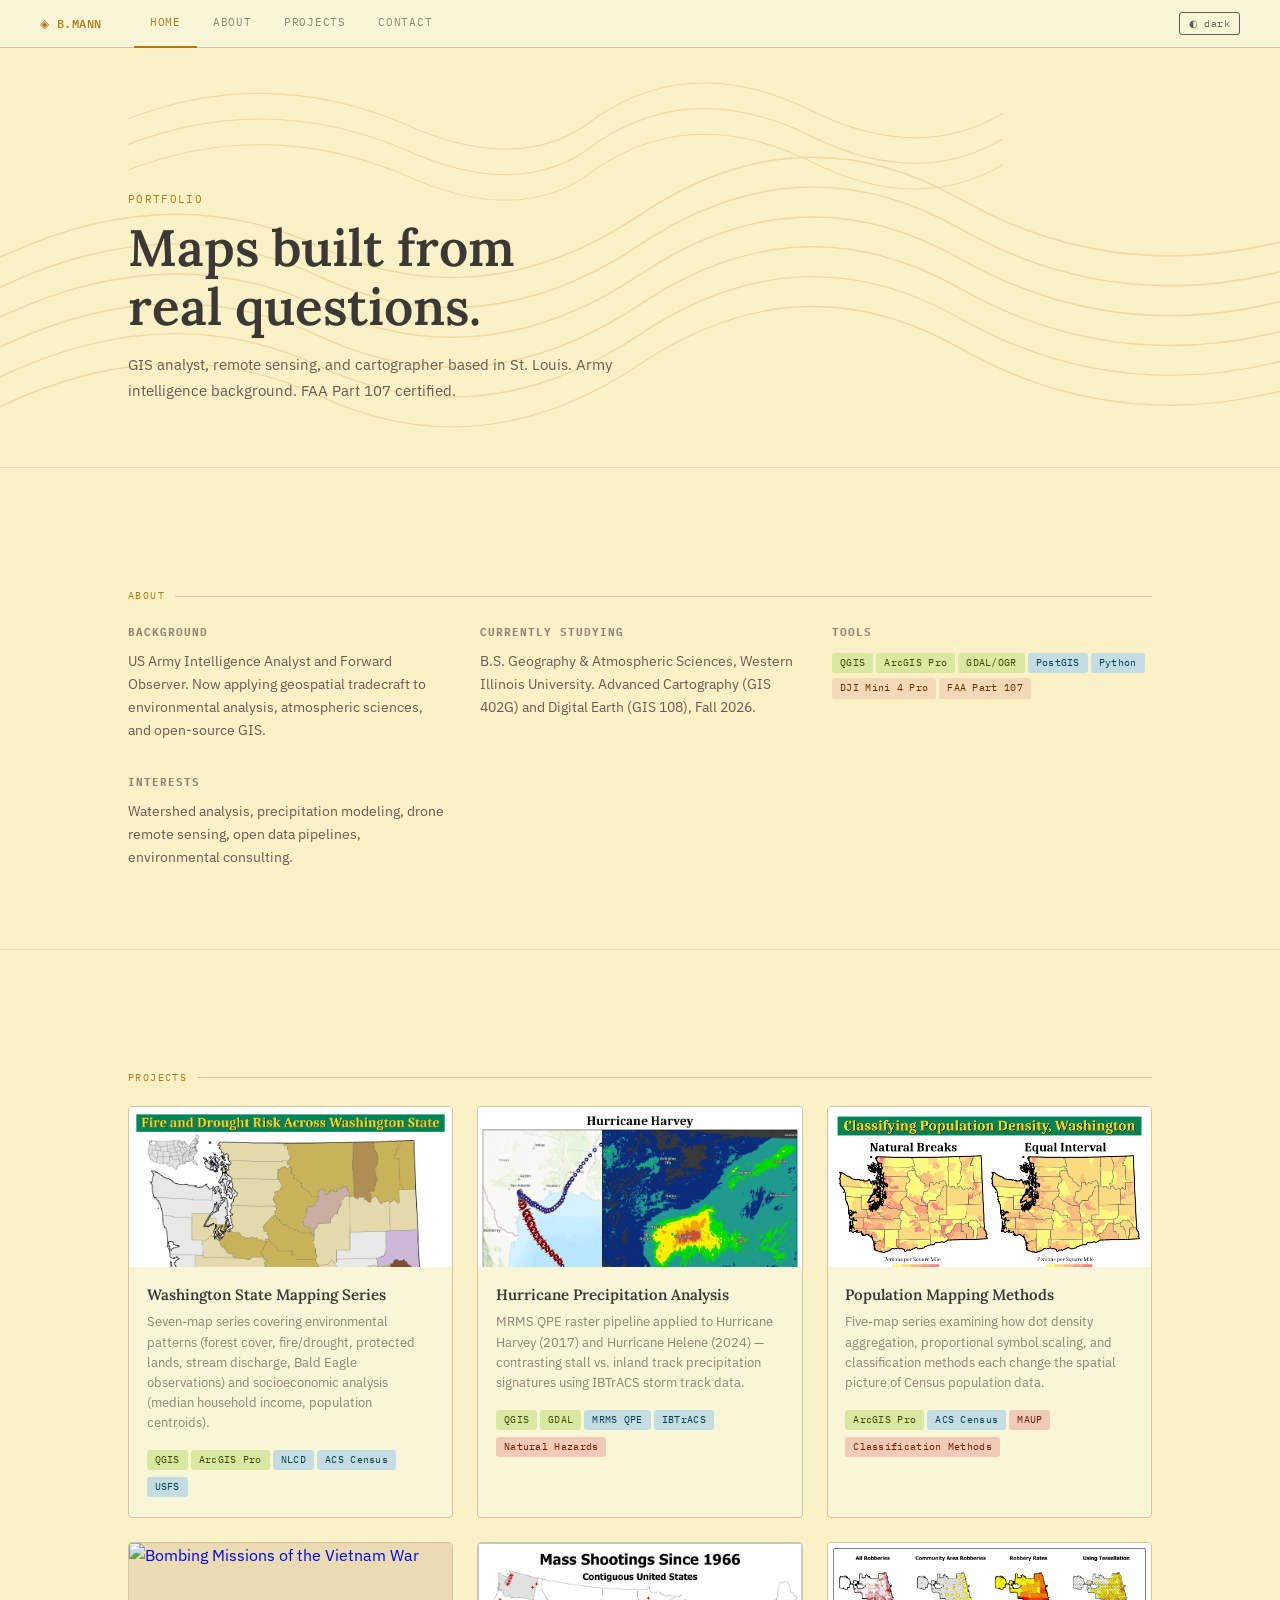
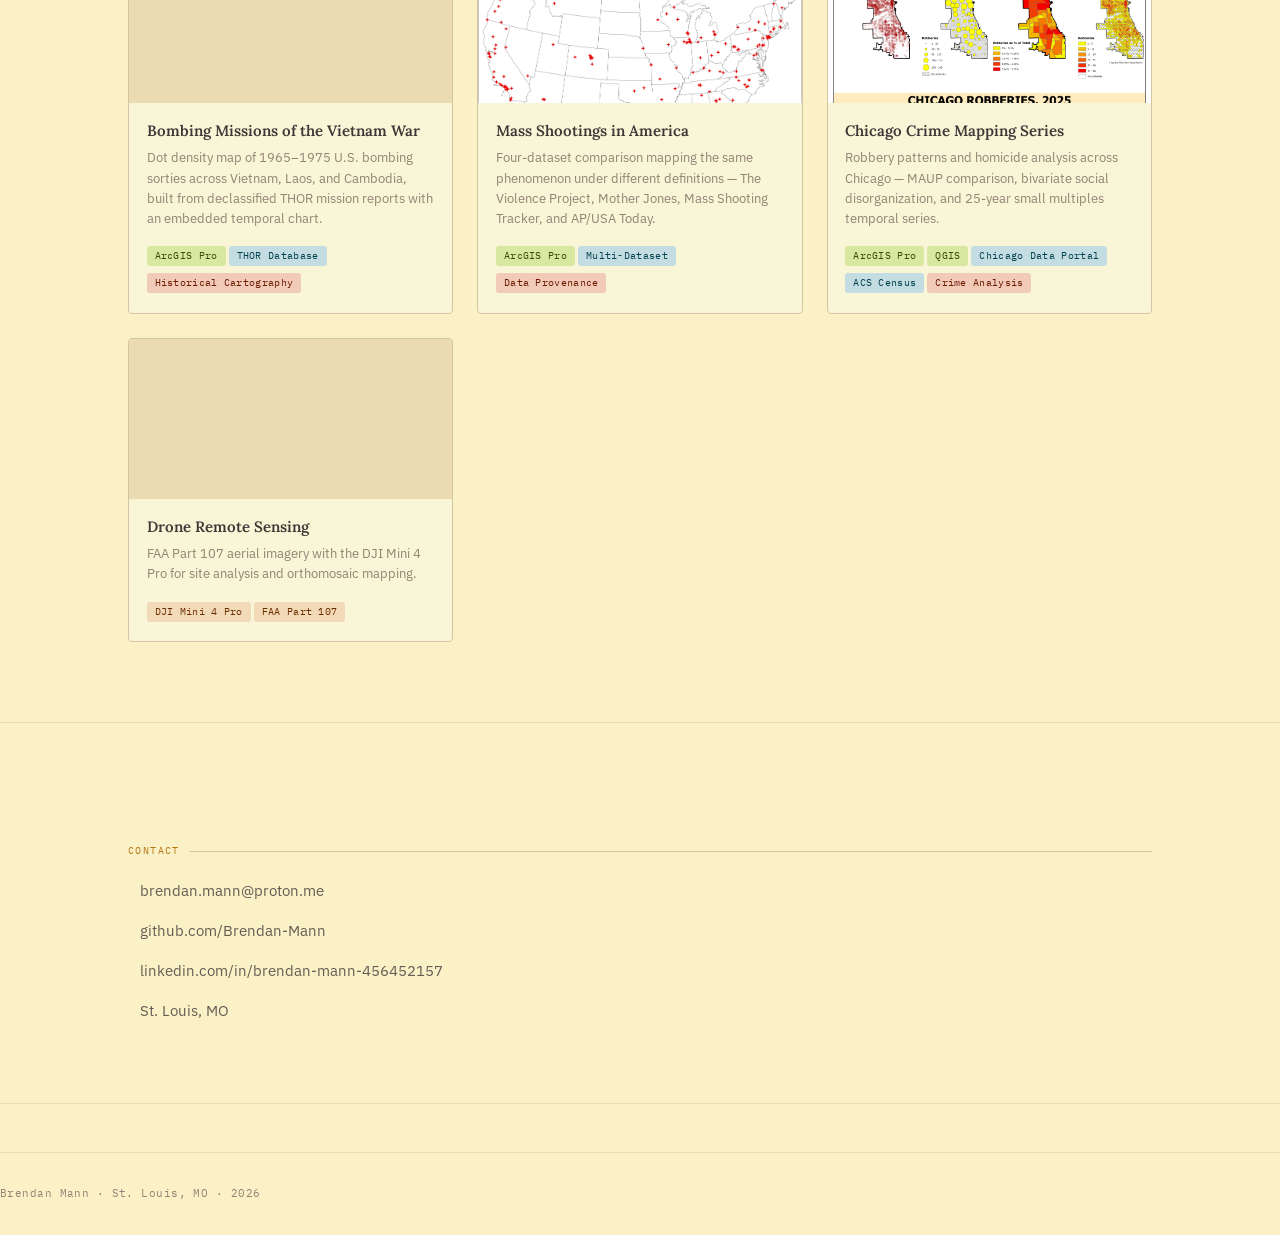
==== commit 68f09da7: "Update index.html" ====
--- a/index.html
+++ b/index.html
@@ -3,7 +3,7 @@
 <head>
   <meta charset="UTF-8">
   <meta name="viewport" content="width=device-width, initial-scale=1.0">
-  <title>Brendan Mann — GIS Portfolio</title>
+  <title>Brendan Mann | GIS Portfolio</title>
   <meta name="description" content="GIS analyst, cartographer, and remote sensing specialist based in St. Louis, MO.">
   <link rel="preconnect" href="https://fonts.googleapis.com">
   <link rel="preconnect" href="https://fonts.gstatic.com" crossorigin>
@@ -422,7 +422,7 @@
       {
         title: "Drone Remote Sensing",
         desc:  "FAA Part 107 aerial imagery with the DJI Mini 4 Pro for site analysis and orthomosaic mapping.",
-        thumb: "assets/img/coming-soon.jpeg",           // no image yet — shows placeholder icon
+        thumb: "",           // no image yet — shows placeholder icon
         tags: [
           { label: "DJI Mini 4 Pro", color: "orange" },
           { label: "FAA Part 107",   color: "orange" },
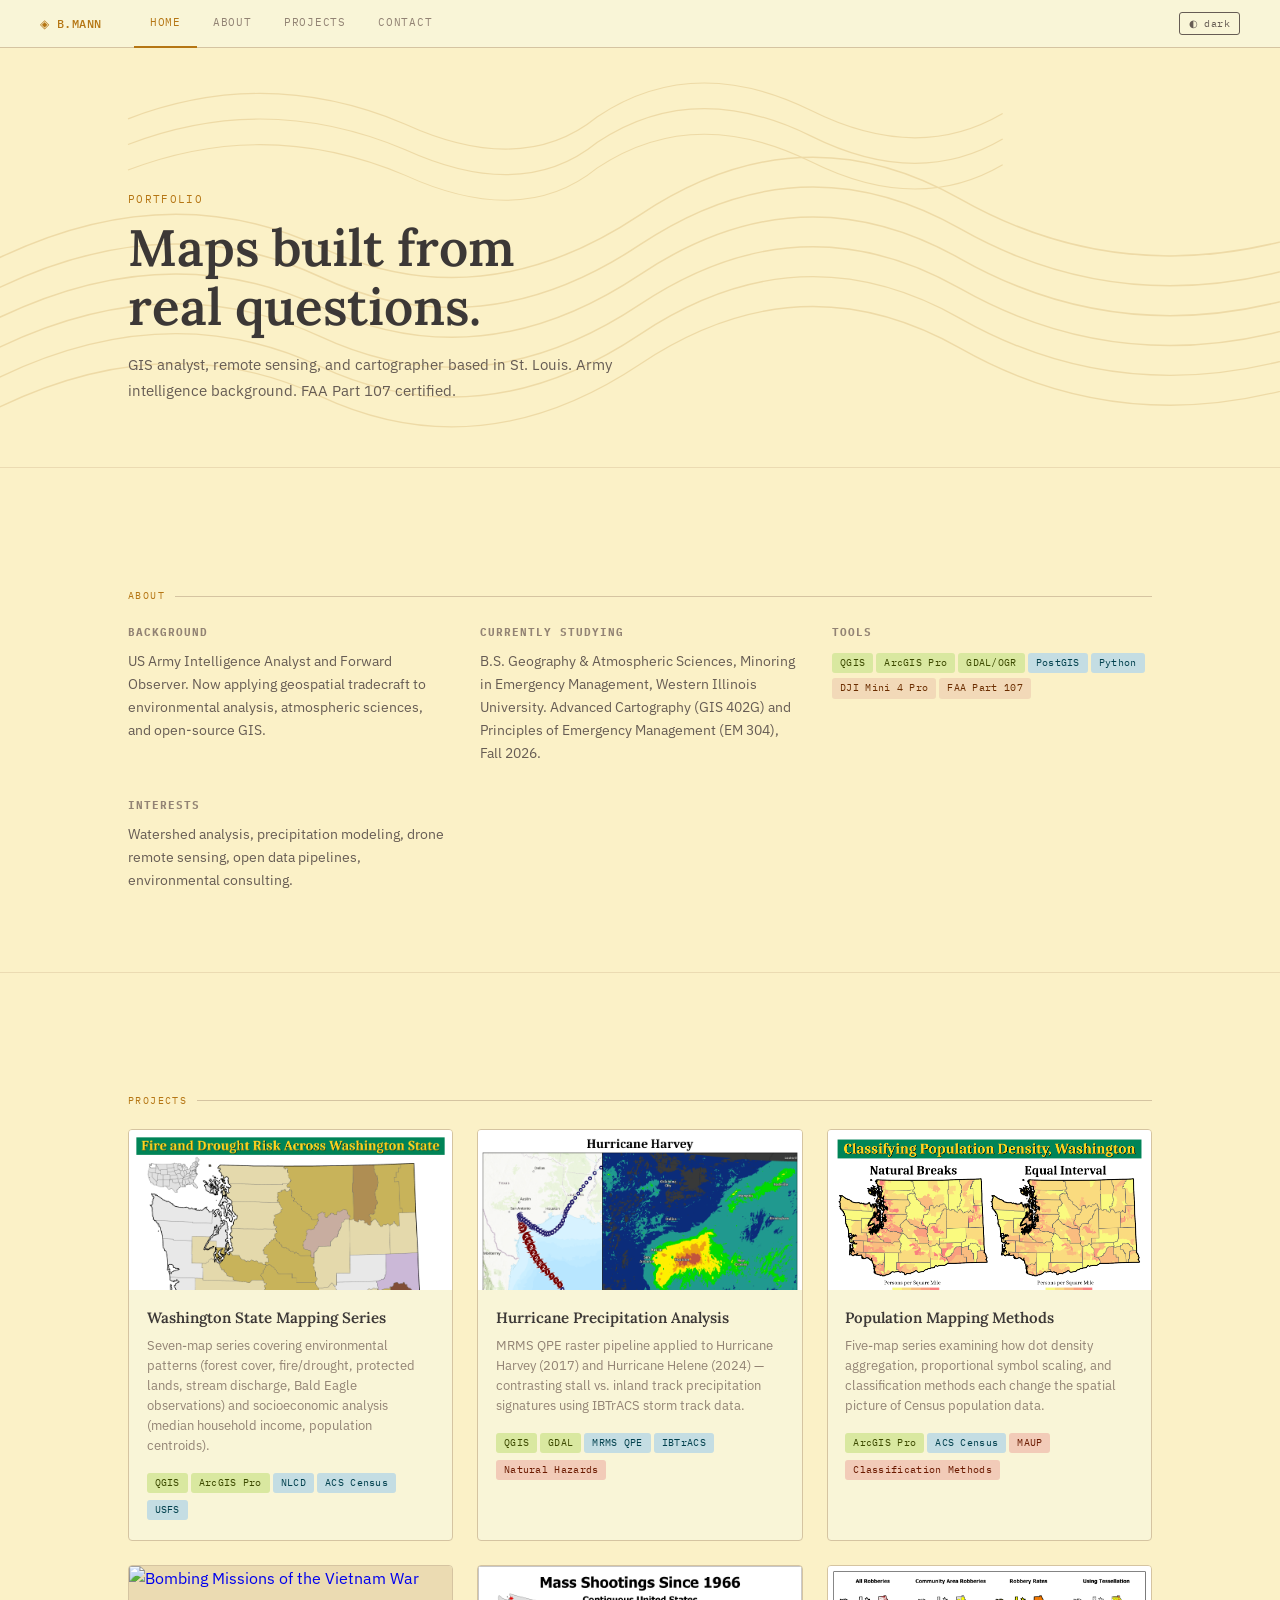
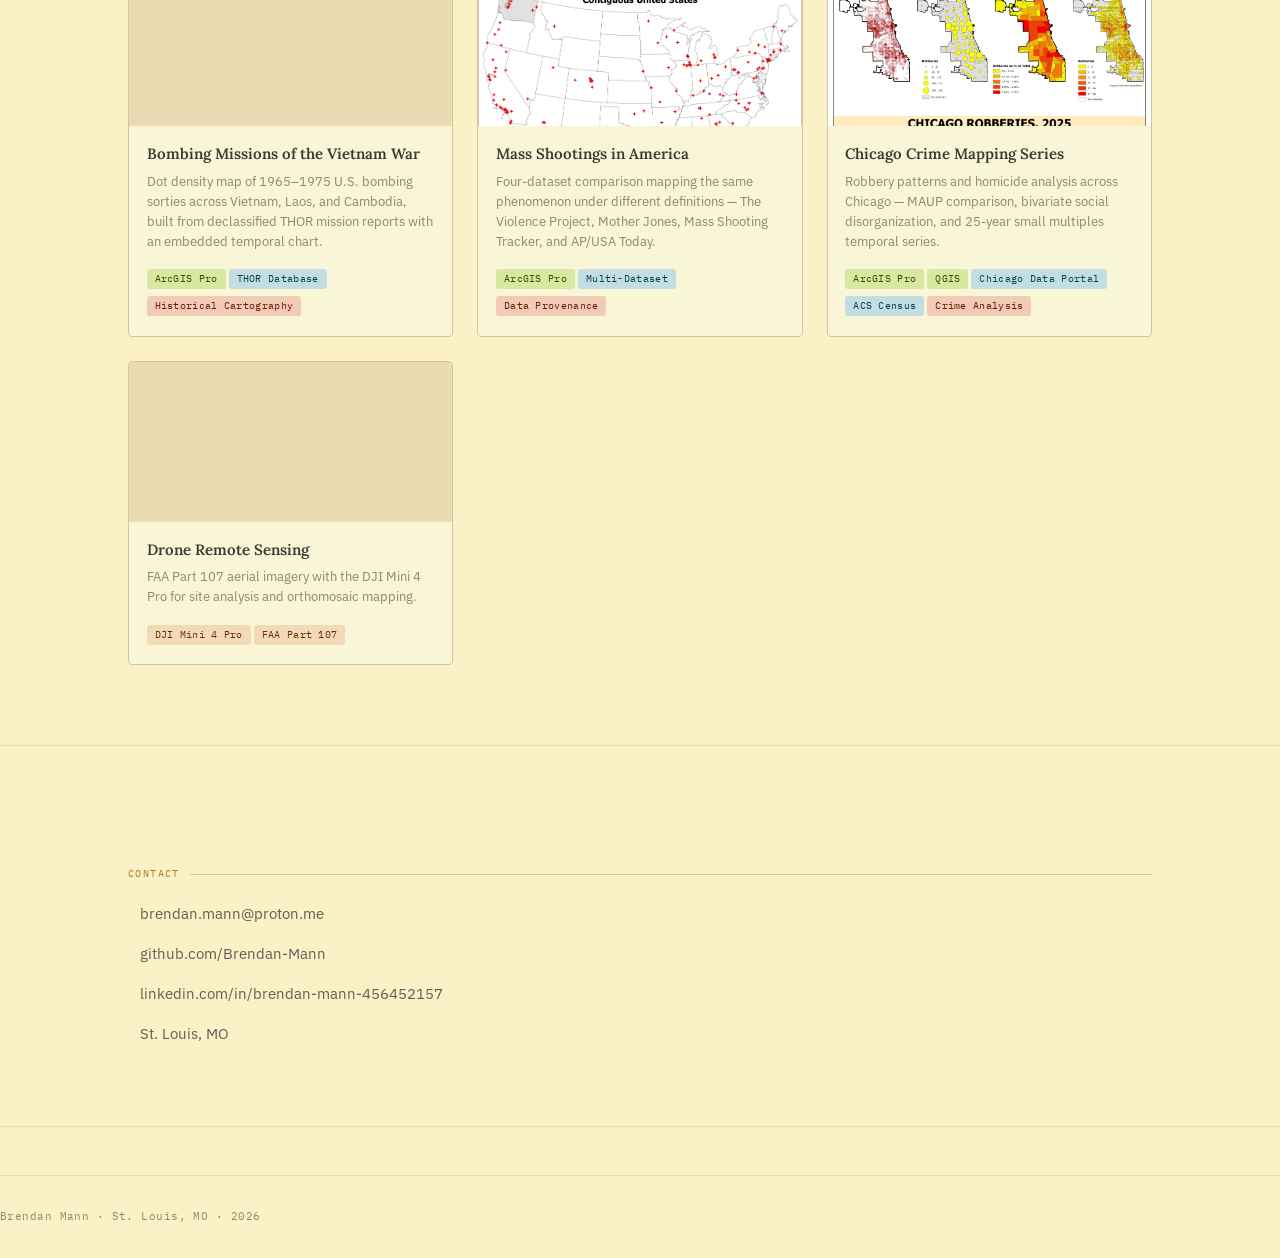
==== commit 2eb05540: "Update index.html" ====
--- a/index.html
+++ b/index.html
@@ -318,7 +318,7 @@
       },
       {
         heading: "Currently Studying",
-        text: "B.S. Geography & Atmospheric Sciences, Western Illinois University. Advanced Cartography (GIS 402G) and Digital Earth (GIS 108), Fall 2026."
+        text: "B.S. Geography & Atmospheric Sciences, Minoring in Emergency Management, Western Illinois University. Advanced Cartography (GIS 402G) and Principles of Emergency Management (EM 304), Fall 2026."
       },
       {
         heading: "Tools",
--- a/style.css
+++ b/style.css
@@ -1,5 +1,5 @@
 /* ═══════════════════════════════════════════════════════════════
-   Brendan Mann GIS Portfolio — Shared Stylesheet
+   Brendan Mann GIS Portfolio | Shared Stylesheet
    Referenced by index.html (href="style.css")
    Referenced by projects/*.html (href="../style.css")
    ═══════════════════════════════════════════════════════════════ */
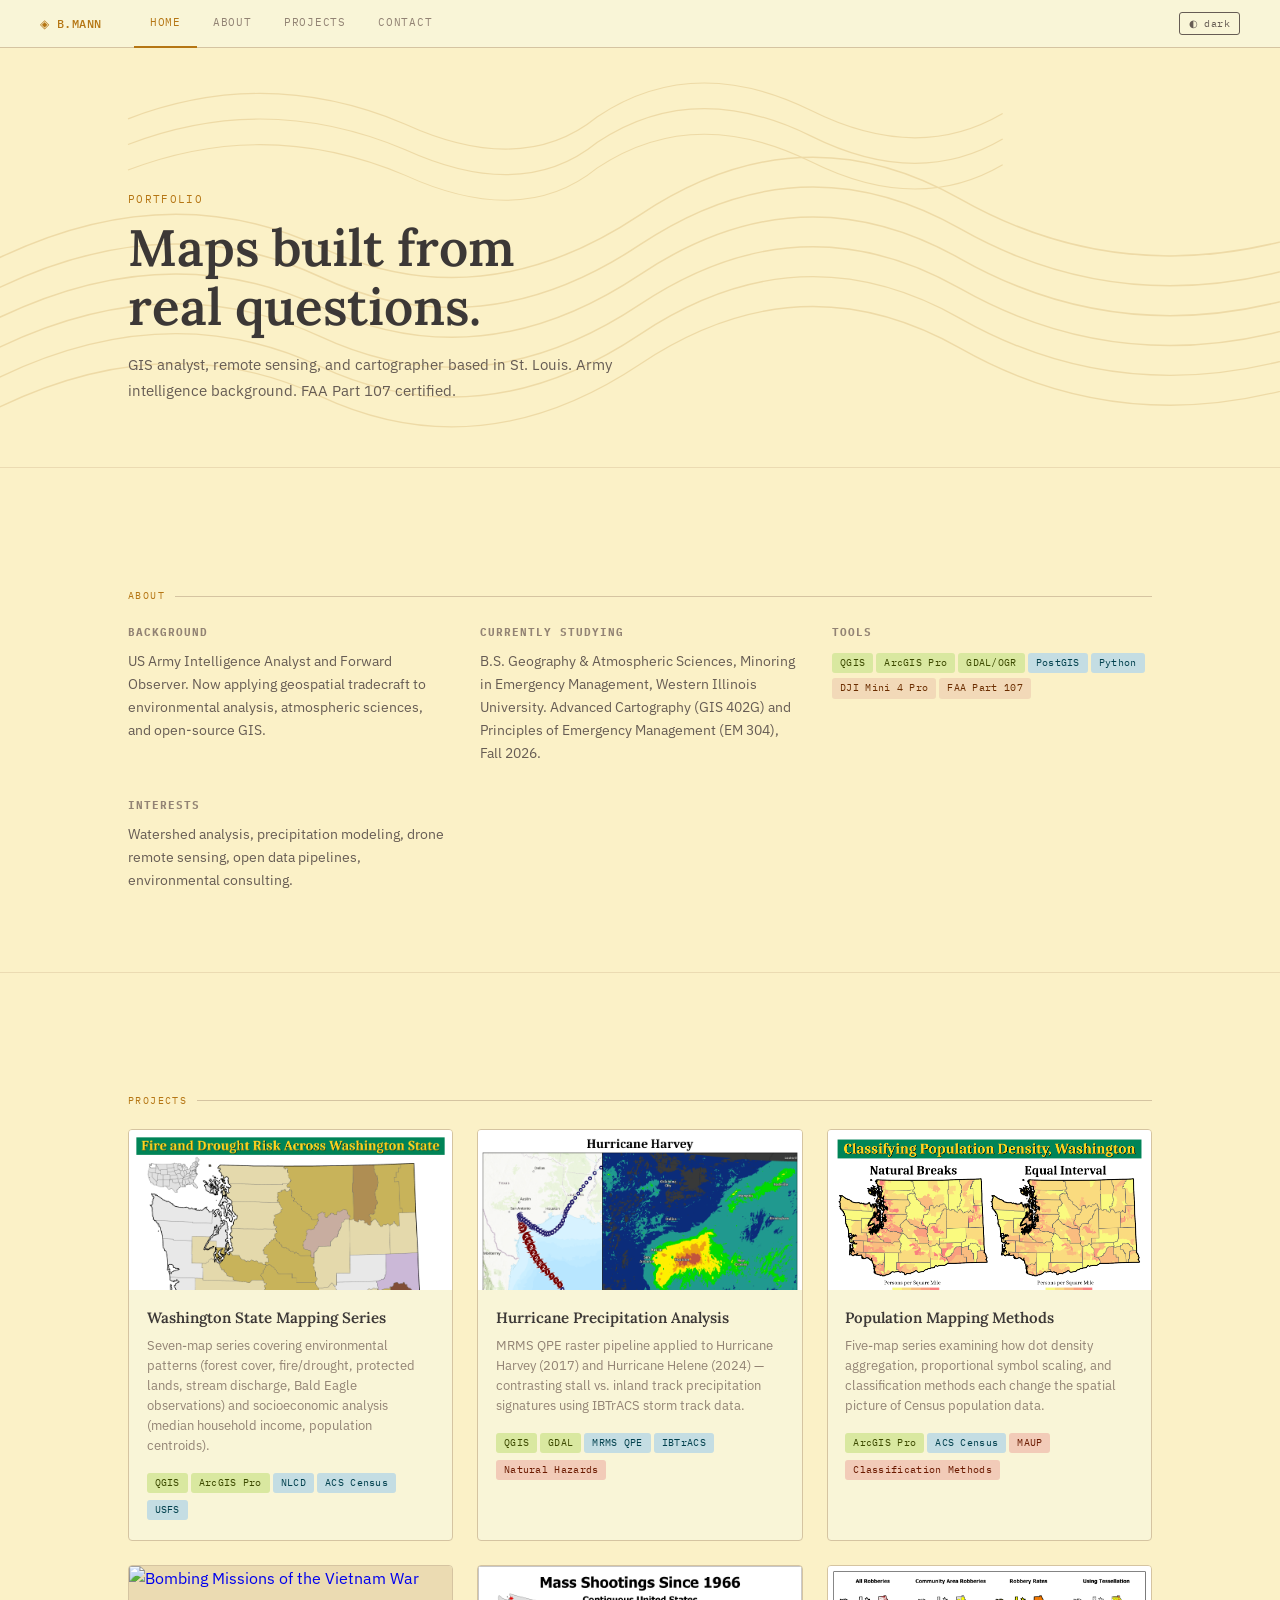
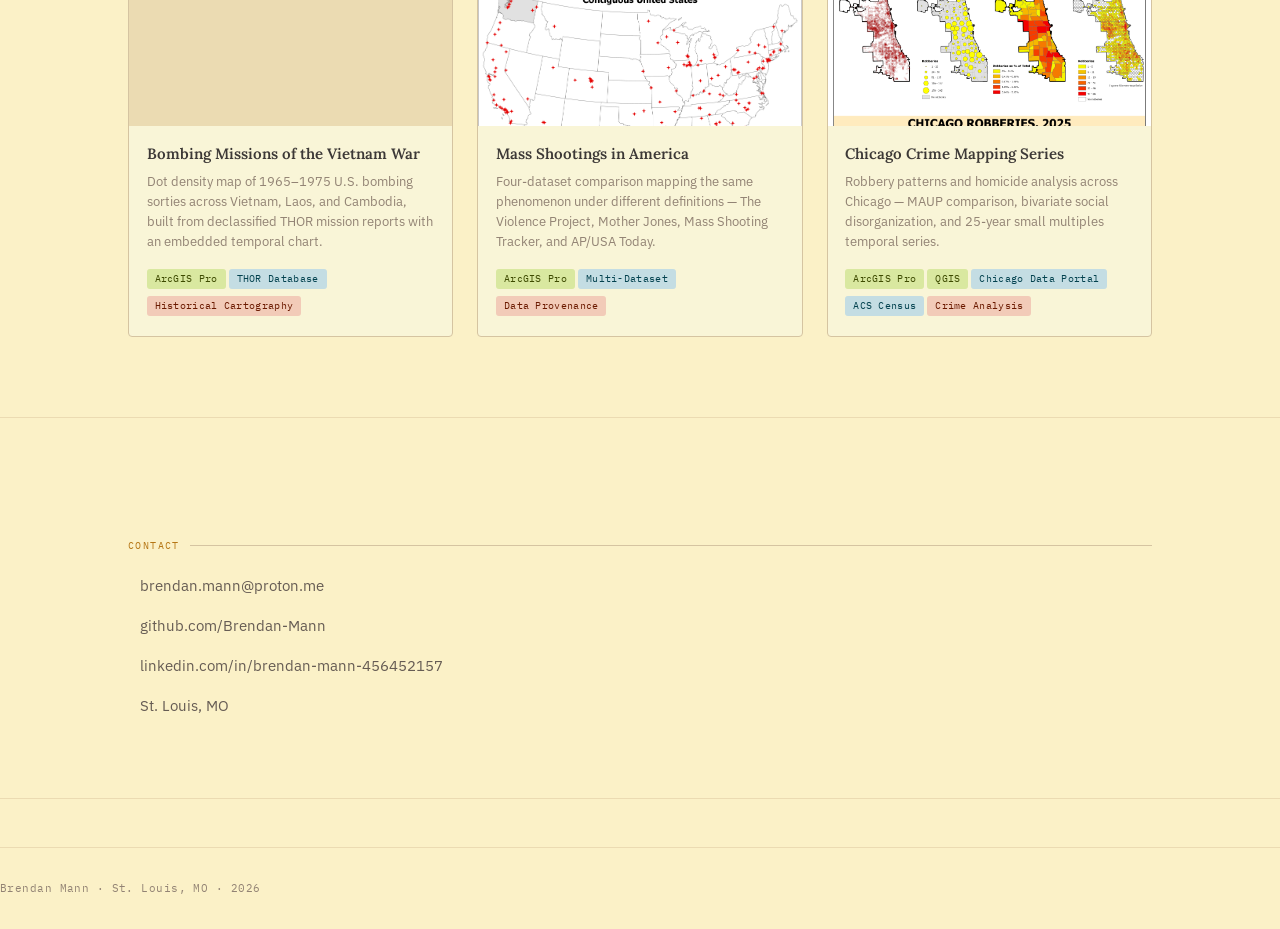
==== commit eb27a6cd: "Update index.html" ====
--- a/index.html
+++ b/index.html
@@ -419,16 +419,16 @@
         ],
         link: "projects/chicago.html"
       },
-      {
-        title: "Drone Remote Sensing",
-        desc:  "FAA Part 107 aerial imagery with the DJI Mini 4 Pro for site analysis and orthomosaic mapping.",
-        thumb: "",           // no image yet — shows placeholder icon
-        tags: [
-          { label: "DJI Mini 4 Pro", color: "orange" },
-          { label: "FAA Part 107",   color: "orange" },
-        ],
-        link: "#projects"
-      },
+       //{
+       // title: "Drone Remote Sensing",
+       // desc:  "FAA Part 107 aerial imagery with the DJI Mini 4 Pro for site analysis and orthomosaic mapping.",
+       // thumb: "",           // no image yet — shows placeholder icon
+       // tags: [
+       //   { label: "DJI Mini 4 Pro", color: "orange" },
+       //   { label: "FAA Part 107",   color: "orange" },
+       // ],
+       // link: "#projects"
+       //},
 
       // ── TEMPLATE — copy the block below, uncomment, and fill in ──
       // {
